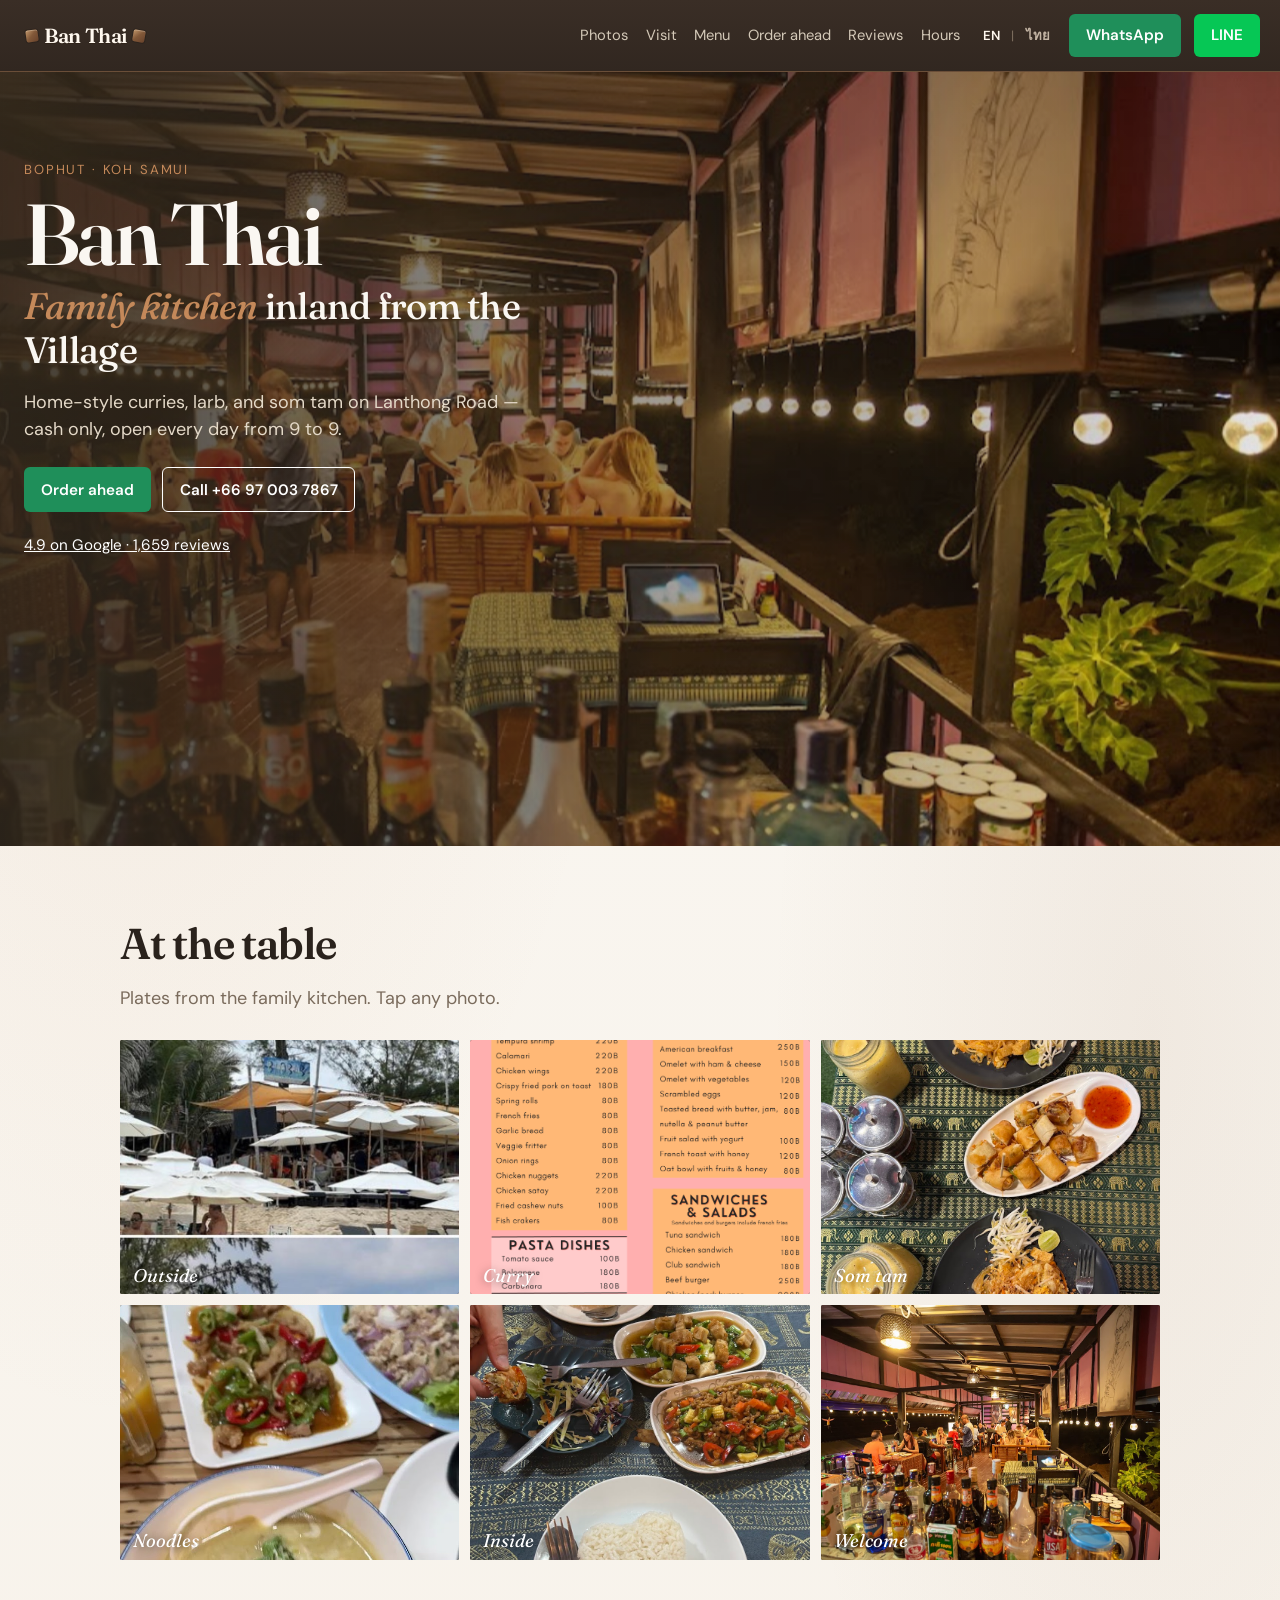
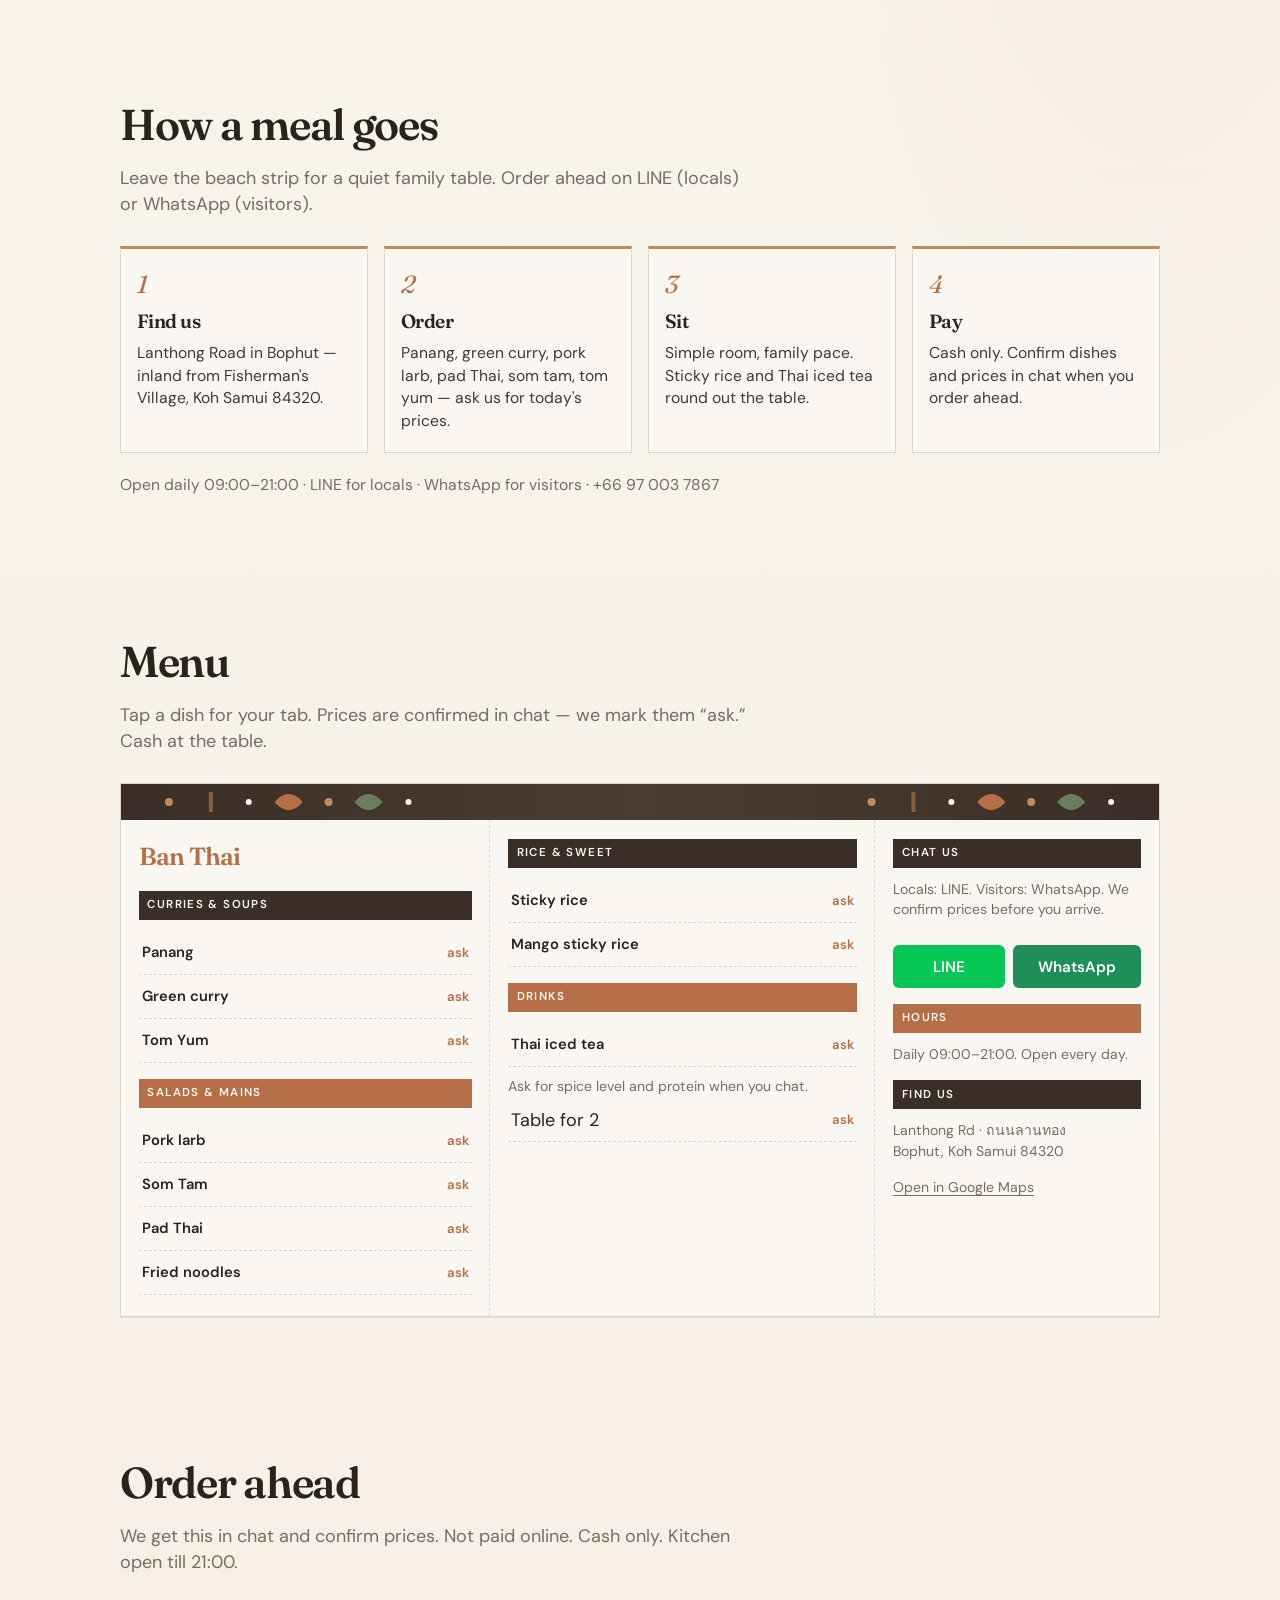
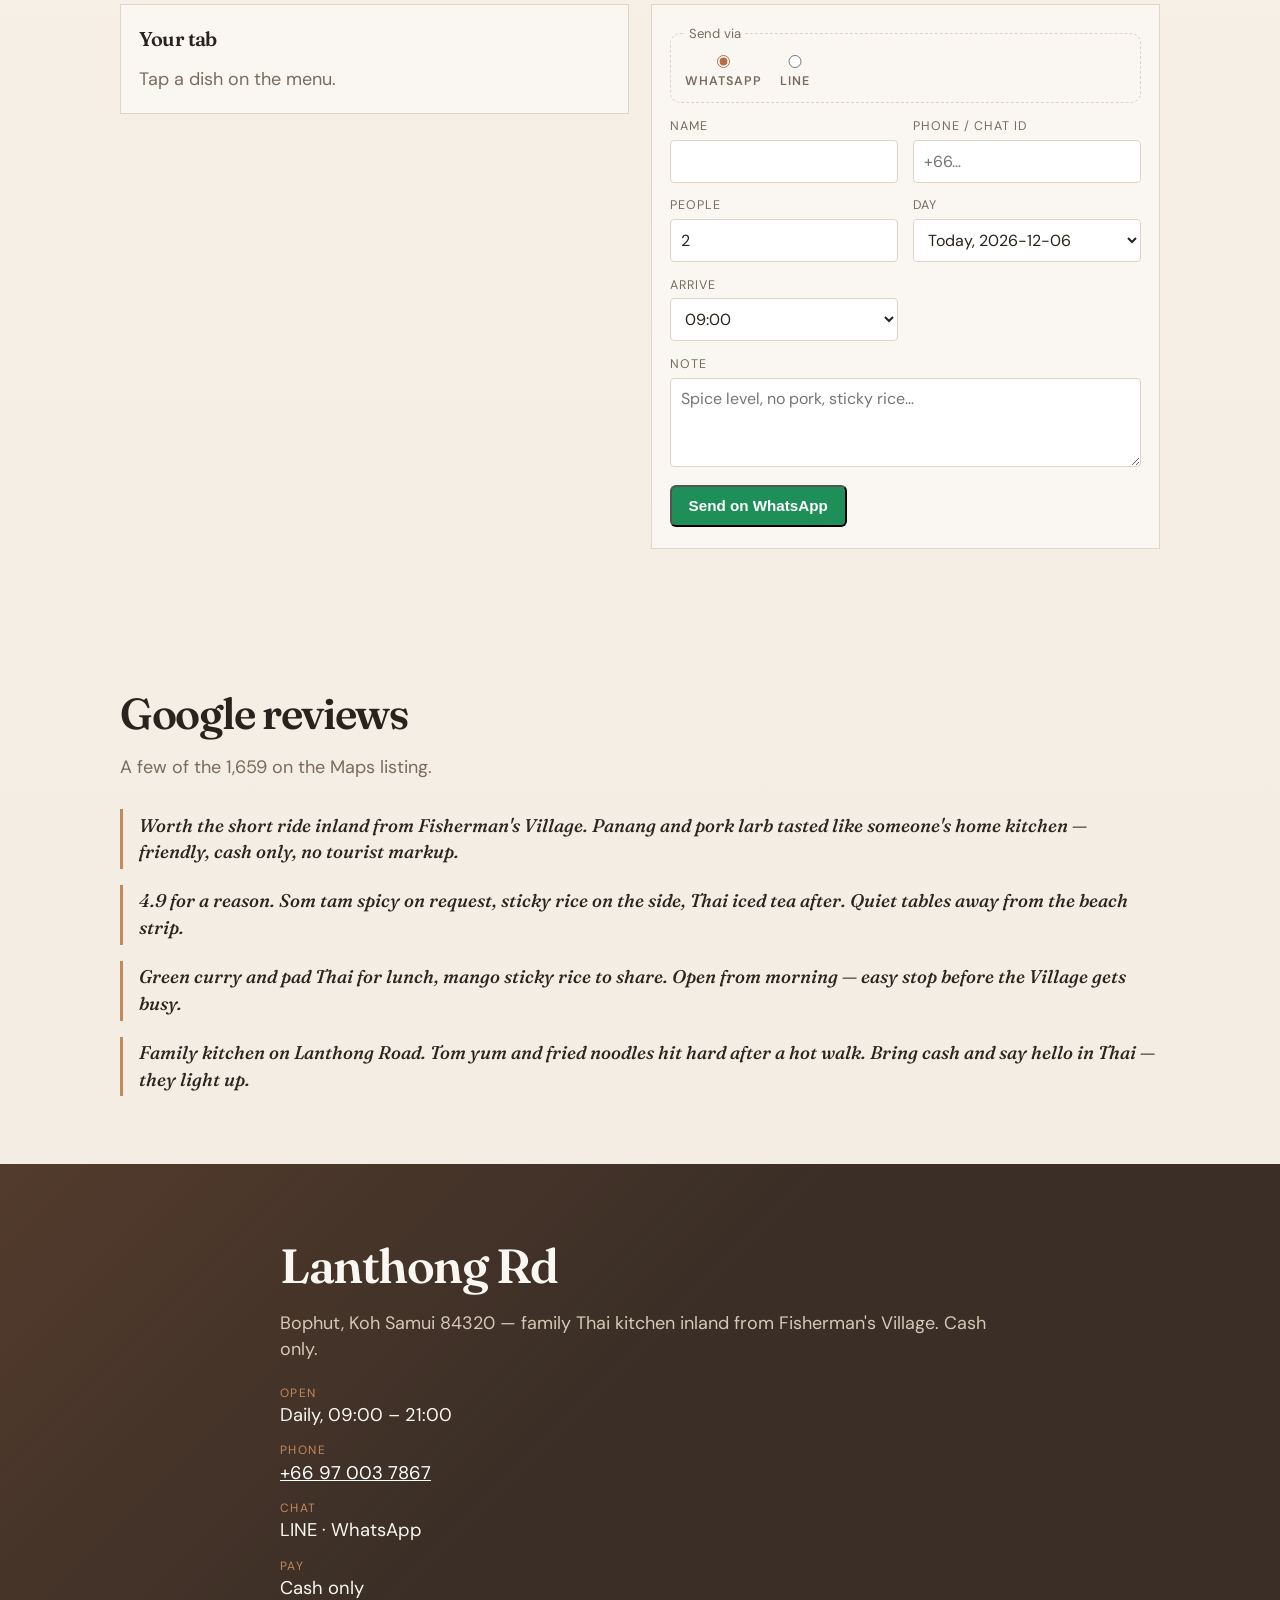
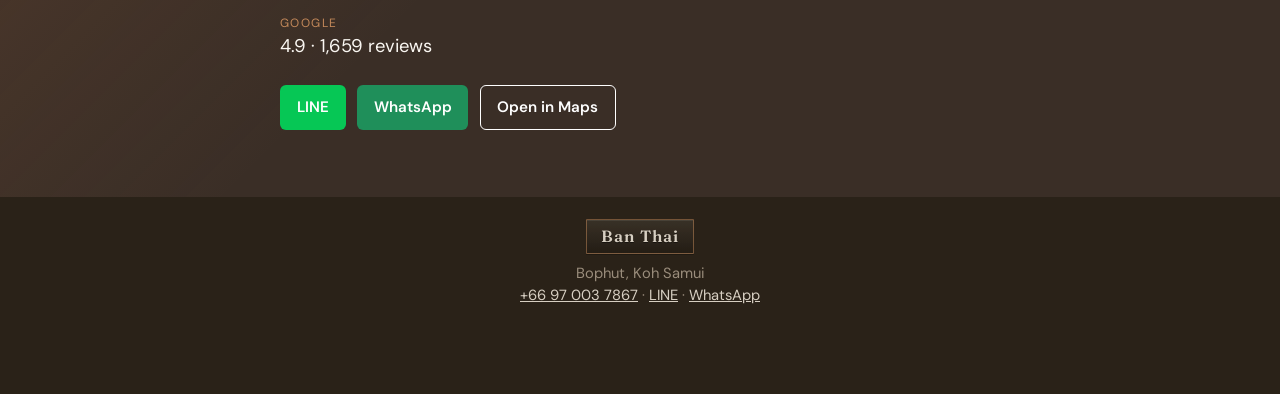
==== shops/ban-thai-bophut/index.html @ bb29c5ee "Add bilingual Ton Ma Yom and Ban Thai demos with LINE + WhatsApp. Thai locals default to LINE (copy " ====
<!DOCTYPE html>
<html lang="th" data-lang="th">
<head>
  <meta charset="utf-8">
  <meta name="viewport" content="width=device-width, initial-scale=1">
  <title>Ban Thai · บ้านไทย — Bophut, Koh Samui</title>
  <meta name="robots" content="noindex, nofollow">
  <meta name="description" content="Family Thai kitchen on Lanthong Rd, Bophut. Curries, larb, som tam. Cash only. Open daily 09:00–21:00. Order ahead on LINE or WhatsApp.">
  <link rel="stylesheet" href="styles.css?v=ban1">
  <link rel="preconnect" href="https://fonts.googleapis.com">
  <link rel="preconnect" href="https://fonts.gstatic.com" crossorigin>
  <link href="https://fonts.googleapis.com/css2?family=DM+Sans:ital,opsz,wght@0,9..40,400;0,9..40,500;0,9..40,600;0,9..40,700;1,9..40,400&family=Fraunces:ital,opsz,wght@0,9..144,500;0,9..144,600;0,9..144,700;1,9..144,500;1,9..144,600&display=swap" rel="stylesheet">
  <script type="application/ld+json">
  {
    "@context": "https://schema.org",
    "@type": "Restaurant",
    "name": "Ban Thai",
    "alternateName": "บ้านไทย",
    "servesCuisine": "Thai",
    "address": {
      "@type": "PostalAddress",
      "streetAddress": "Lanthong Rd",
      "addressLocality": "Bophut, Koh Samui",
      "postalCode": "84320",
      "addressCountry": "TH"
    },
    "telephone": "+66970037867",
    "image": "photos/hero.jpg",
    "aggregateRating": {
      "@type": "AggregateRating",
      "ratingValue": "4.9",
      "reviewCount": "1659"
    },
    "openingHoursSpecification": [
      {
        "@type": "OpeningHoursSpecification",
        "dayOfWeek": ["Monday","Tuesday","Wednesday","Thursday","Friday","Saturday","Sunday"],
        "opens": "09:00",
        "closes": "21:00"
      }
    ],
    "currenciesAccepted": "THB",
    "paymentAccepted": "Cash"
  }
  </script>
</head>
<body>
  <header class="top">
    <a class="mark" href="#top">
      <span class="deco wood wood-l" aria-hidden="true"></span>
      <span data-en="Ban Thai" data-th="บ้านไทย">Ban Thai</span>
      <span class="deco wood wood-r" aria-hidden="true"></span>
    </a>
    <nav>
      <a href="#photos" data-en="Photos" data-th="รูปภาพ">รูปภาพ</a>
      <a href="#day" data-en="Visit" data-th="มาทาน">มาทาน</a>
      <a href="#menu" data-en="Menu" data-th="เมนู">เมนู</a>
      <a href="#ticket" data-en="Order ahead" data-th="สั่งล่วงหน้า">สั่งล่วงหน้า</a>
      <a href="#reviews" data-en="Reviews" data-th="รีวิว">รีวิว</a>
      <a href="#visit" data-en="Hours" data-th="เวลาเปิด">เวลาเปิด</a>
    </nav>
    <div class="lang-switch" role="group" aria-label="Language">
      <button type="button" data-set-lang="en" aria-pressed="false">EN</button>
      <span class="lang-sep" aria-hidden="true">|</span>
      <button type="button" data-set-lang="th" aria-pressed="true">ไทย</button>
    </div>
    <a class="btn btn-wa" href="https://wa.me/66970037867?text=Hi%20Ban%20Thai%2C%20I%27d%20like%20a%20table." data-en="WhatsApp" data-th="WhatsApp">WhatsApp</a>
    <a class="btn btn-line" href="https://line.me/R/msg/text/?%E0%B8%AA%E0%B8%A7%E0%B8%B1%E0%B8%AA%E0%B8%94%E0%B8%B5%20%E0%B8%9A%E0%B9%89%E0%B8%B2%E0%B8%99%E0%B9%84%E0%B8%97%E0%B8%A2%20%E0%B8%82%E0%B8%AD%E0%B8%88%E0%B8%AD%E0%B8%87%E0%B9%82%E0%B8%95%E0%B9%8A%E0%B8%B0" data-en="LINE" data-th="LINE">LINE</a>
  </header>

  <main id="top">
    <section class="hero is-playing" data-hero-scene>
      <button class="hero-photo" type="button" data-zoom="photos/hero.jpg" aria-label="Zoom restaurant photo">
        <span class="hero-stage">
          <img src="photos/hero.jpg" alt="Ban Thai family kitchen in Bophut, Koh Samui">
        </span>
        <span class="photo-veil"></span>
      </button>
      <div class="hero-copy">
        <p class="kicker" data-en="Bophut · Koh Samui" data-th="บ่อผุด · เกาะสมุย">บ่อผุด · เกาะสมุย</p>
        <h1 data-en="Ban Thai" data-th="บ้านไทย">บ้านไทย</h1>
        <p class="hero-tag"><em data-en="Family kitchen" data-th="ครัวบ้าน ๆ">ครัวบ้าน ๆ</em> <span data-en="inland from the Village" data-th="ใกล้หมู่บ้านชาวประมง">ใกล้หมู่บ้านชาวประมง</span></p>
        <p class="lede" data-en="Home-style curries, larb, and som tam on Lanthong Road — cash only, open every day from 9 to 9." data-th="แกงพะแนง ลาบ ส้มตำ แบบบ้าน ๆ บนถนนลานทอง — จ่ายเงินสด เปิดทุกวัน เก้าโมงเช้าถึงสามทุ่ม">แกงพะแนง ลาบ ส้มตำ แบบบ้าน ๆ บนถนนลานทอง — จ่ายเงินสด เปิดทุกวัน เก้าโมงเช้าถึงสามทุ่ม</p>
        <div class="hero-actions">
          <a class="btn btn-wa" href="#ticket" data-en="Order ahead" data-th="สั่งล่วงหน้า">สั่งล่วงหน้า</a>
          <a class="btn btn-ghost" href="tel:+66970037867" data-en="Call +66 97 003 7867" data-th="โทร +66 97 003 7867">โทร +66 97 003 7867</a>
        </div>
        <p class="proof"><a href="https://www.google.com/maps/search/?api=1&amp;query=Ban+Thai+Lanthong+Rd+Bophut+Koh+Samui" data-en="4.9 on Google · 1,659 reviews" data-th="Google 4.9 · 1,659 รีวิว">Google 4.9 · 1,659 รีวิว</a></p>
      </div>
    </section>

    <section id="photos" class="block shots-block">
      <h2 data-en="At the table" data-th="บนโต๊ะ">บนโต๊ะ</h2>
      <p class="intro" data-en="Plates from the family kitchen. Tap any photo." data-th="จานจากครัวบ้าน กดดูรูปได้เลย">จานจากครัวบ้าน กดดูรูปได้เลย</p>
      <div class="shots">
        <button type="button" data-zoom="photos/exterior.jpg">
          <img src="photos/exterior.jpg" alt="Ban Thai exterior on Lanthong Road, Bophut">
          <span class="photo-veil"></span>
          <span data-en="Outside" data-th="หน้าร้าน">หน้าร้าน</span>
        </button>
        <button type="button" data-zoom="photos/food1.jpg">
          <img src="photos/food1.jpg" alt="Thai curry and rice at Ban Thai">
          <span class="photo-veil"></span>
          <span data-en="Curry" data-th="แกง">แกง</span>
        </button>
        <button type="button" data-zoom="photos/food2.jpg">
          <img src="photos/food2.jpg" alt="Som tam and sticky rice">
          <span class="photo-veil"></span>
          <span data-en="Som tam" data-th="ส้มตำ">ส้มตำ</span>
        </button>
        <button type="button" data-zoom="photos/food3.jpg">
          <img src="photos/food3.jpg" alt="Pad Thai and Thai iced tea">
          <span class="photo-veil"></span>
          <span data-en="Noodles" data-th="เส้น">เส้น</span>
        </button>
        <button type="button" data-zoom="photos/dining.jpg">
          <img src="photos/dining.jpg" alt="Dining room at Ban Thai Bophut">
          <span class="photo-veil"></span>
          <span data-en="Inside" data-th="ในร้าน">ในร้าน</span>
        </button>
        <button type="button" data-zoom="photos/hero.jpg">
          <img src="photos/hero.jpg" alt="Ban Thai welcome">
          <span class="photo-veil"></span>
          <span data-en="Welcome" data-th="ยินดีต้อนรับ">ยินดีต้อนรับ</span>
        </button>
      </div>
    </section>

    <section id="day" class="block">
      <h2 data-en="How a meal goes" data-th="มื้ออาหารเป็นยังไง">มื้ออาหารเป็นยังไง</h2>
      <p class="intro" data-en="Leave the beach strip for a quiet family table. Order ahead on LINE (locals) or WhatsApp (visitors)." data-th="ออกจากชายหาดมานั่งโต๊ะบ้าน ๆ สั่งล่วงหน้าทาง LINE (คนไทย) หรือ WhatsApp (นักท่องเที่ยว)">ออกจากชายหาดมานั่งโต๊ะบ้าน ๆ สั่งล่วงหน้าทาง LINE (คนไทย) หรือ WhatsApp (นักท่องเที่ยว)</p>
      <ol class="steps">
        <li>
          <h3 data-en="Find us" data-th="หาเรา">หาเรา</h3>
          <p data-en="Lanthong Road in Bophut — inland from Fisherman's Village, Koh Samui 84320." data-th="ถนนลานทอง บ่อผุด — ในซอยห่างจากหมู่บ้านชาวประมง เกาะสมุย 84320">ถนนลานทอง บ่อผุด — ในซอยห่างจากหมู่บ้านชาวประมง เกาะสมุย 84320</p>
        </li>
        <li>
          <h3 data-en="Order" data-th="สั่ง">สั่ง</h3>
          <p data-en="Panang, green curry, pork larb, pad Thai, som tam, tom yum — ask us for today's prices." data-th="พะแนง แกงเขียวหวาน ลาบหมู ผัดไทย ส้มตำ ต้มยำ — ราคาสอบถามวันต่อวัน">พะแนง แกงเขียวหวาน ลาบหมู ผัดไทย ส้มตำ ต้มยำ — ราคาสอบถามวันต่อวัน</p>
        </li>
        <li>
          <h3 data-en="Sit" data-th="นั่งทาน">นั่งทาน</h3>
          <p data-en="Simple room, family pace. Sticky rice and Thai iced tea round out the table." data-th="ร้านเรียบ ๆ จังหวะบ้าน ๆ มีข้าวเหนียวกับชาเย็นคู่โต๊ะ">ร้านเรียบ ๆ จังหวะบ้าน ๆ มีข้าวเหนียวกับชาเย็นคู่โต๊ะ</p>
        </li>
        <li>
          <h3 data-en="Pay" data-th="จ่าย">จ่าย</h3>
          <p data-en="Cash only. Confirm dishes and prices in chat when you order ahead." data-th="รับเฉพาะเงินสด ยืนยันเมนูกับราคาในแชทตอนสั่งล่วงหน้า">รับเฉพาะเงินสด ยืนยันเมนูกับราคาในแชทตอนสั่งล่วงหน้า</p>
        </li>
      </ol>
      <p class="note" data-en="Open daily 09:00–21:00 · LINE for locals · WhatsApp for visitors · +66 97 003 7867" data-th="เปิดทุกวัน 09:00–21:00 · คนไทยใช้ LINE · นักท่องเที่ยวใช้ WhatsApp · +66 97 003 7867">เปิดทุกวัน 09:00–21:00 · คนไทยใช้ LINE · นักท่องเที่ยวใช้ WhatsApp · +66 97 003 7867</p>
    </section>

    <section id="menu" class="block menu-block">
      <h2 data-en="Menu" data-th="เมนู">เมนู</h2>
      <p class="intro" data-en="Tap a dish for your tab. Prices are confirmed in chat — we mark them “ask.” Cash at the table." data-th="กดเมนูใส่รายการ ราคายืนยันในแชท — เขียนว่า “สอบถาม” จ่ายเงินสดที่ร้าน">กดเมนูใส่รายการ ราคายืนยันในแชท — เขียนว่า “สอบถาม” จ่ายเงินสดที่ร้าน</p>
      <div class="sheet">
        <svg class="sheet-frieze" viewBox="0 0 1040 36" aria-hidden="true">
          <g fill="none" fill-rule="evenodd">
            <circle fill="#c4895a" cx="48" cy="18" r="4"/>
            <path fill="#8b5e3c" d="M88 8h4v20h-4z"/>
            <circle fill="#f7f2ea" cx="128" cy="18" r="3"/>
            <path fill="#b56e45" d="M168 10c8 0 14 8 14 8s-6 8-14 8-14-8-14-8 6-8 14-8z"/>
            <circle fill="#c4895a" cx="208" cy="18" r="4"/>
            <path fill="#6a7d5c" d="M248 10c8 0 14 8 14 8s-6 8-14 8-14-8-14-8 6-8 14-8z"/>
            <circle fill="#f7f2ea" cx="288" cy="18" r="3"/>
            <circle fill="#c4895a" cx="752" cy="18" r="4"/>
            <path fill="#8b5e3c" d="M792 8h4v20h-4z"/>
            <circle fill="#f7f2ea" cx="832" cy="18" r="3"/>
            <path fill="#b56e45" d="M872 10c8 0 14 8 14 8s-6 8-14 8-14-8-14-8 6-8 14-8z"/>
            <circle fill="#c4895a" cx="912" cy="18" r="4"/>
            <path fill="#6a7d5c" d="M952 10c8 0 14 8 14 8s-6 8-14 8-14-8-14-8 6-8 14-8z"/>
            <circle fill="#f7f2ea" cx="992" cy="18" r="3"/>
          </g>
        </svg>
        <div class="sheet-grid">
          <div class="sheet-col">
            <p class="sheet-kicker">Ban Thai</p>
            <h3 class="sheet-h" data-en="Curries &amp; soups" data-th="แกงและต้ม">แกงและต้ม</h3>
            <ul class="sheet-list">
              <li><button type="button" class="add add-line" data-add="1" data-id="panang" data-name="พะแนง" data-name-en="Panang" data-name-th="พะแนง" data-price="0"><span>พะแนง</span><b data-en="ask" data-th="สอบถาม">สอบถาม</b></button></li>
              <li><button type="button" class="add add-line" data-add="1" data-id="green-curry" data-name="แกงเขียวหวาน" data-name-en="Green curry" data-name-th="แกงเขียวหวาน" data-price="0"><span>แกงเขียวหวาน</span><b data-en="ask" data-th="สอบถาม">สอบถาม</b></button></li>
              <li><button type="button" class="add add-line" data-add="1" data-id="tom-yum" data-name="ต้มยำ" data-name-en="Tom Yum" data-name-th="ต้มยำ" data-price="0"><span>ต้มยำ</span><b data-en="ask" data-th="สอบถาม">สอบถาม</b></button></li>
            </ul>
            <h3 class="sheet-h sheet-h-orange" data-en="Salads &amp; mains" data-th="ยำและจานหลัก">ยำและจานหลัก</h3>
            <ul class="sheet-list">
              <li><button type="button" class="add add-line" data-add="1" data-id="larb" data-name="ลาบหมู" data-name-en="Pork larb" data-name-th="ลาบหมู" data-price="0"><span>ลาบหมู</span><b data-en="ask" data-th="สอบถาม">สอบถาม</b></button></li>
              <li><button type="button" class="add add-line" data-add="1" data-id="som-tam" data-name="ส้มตำ" data-name-en="Som Tam" data-name-th="ส้มตำ" data-price="0"><span>ส้มตำ</span><b data-en="ask" data-th="สอบถาม">สอบถาม</b></button></li>
              <li><button type="button" class="add add-line" data-add="1" data-id="pad-thai" data-name="ผัดไทย" data-name-en="Pad Thai" data-name-th="ผัดไทย" data-price="0"><span>ผัดไทย</span><b data-en="ask" data-th="สอบถาม">สอบถาม</b></button></li>
              <li><button type="button" class="add add-line" data-add="1" data-id="fried-noodles" data-name="ผัดซีอิ๊ว / ก๋วยเตี๋ยวผัด" data-name-en="Fried noodles" data-name-th="ผัดซีอิ๊ว / ก๋วยเตี๋ยวผัด" data-price="0"><span>ผัดซีอิ๊ว / ก๋วยเตี๋ยวผัด</span><b data-en="ask" data-th="สอบถาม">สอบถาม</b></button></li>
            </ul>
          </div>
          <div class="sheet-col sheet-build">
            <h3 class="sheet-h" data-en="Rice &amp; sweet" data-th="ข้าวและของหวาน">ข้าวและของหวาน</h3>
            <ul class="sheet-list">
              <li><button type="button" class="add add-line" data-add="1" data-id="sticky-rice" data-name="ข้าวเหนียว" data-name-en="Sticky rice" data-name-th="ข้าวเหนียว" data-price="0"><span>ข้าวเหนียว</span><b data-en="ask" data-th="สอบถาม">สอบถาม</b></button></li>
              <li><button type="button" class="add add-line" data-add="1" data-id="mango-sticky" data-name="ข้าวเหนียวมะม่วง" data-name-en="Mango sticky rice" data-name-th="ข้าวเหนียวมะม่วง" data-price="0"><span>ข้าวเหนียวมะม่วง</span><b data-en="ask" data-th="สอบถาม">สอบถาม</b></button></li>
            </ul>
            <h3 class="sheet-h sheet-h-orange" data-en="Drinks" data-th="เครื่องดื่ม">เครื่องดื่ม</h3>
            <ul class="sheet-list">
              <li><button type="button" class="add add-line" data-add="1" data-id="thai-tea" data-name="ชาเย็น" data-name-en="Thai iced tea" data-name-th="ชาเย็น" data-price="0"><span>ชาเย็น</span><b data-en="ask" data-th="สอบถาม">สอบถาม</b></button></li>
            </ul>
            <p class="sheet-mix" data-en="Ask for spice level and protein when you chat." data-th="บอกระดับความเผ็ดและเนื้อสัตว์ตอนคุยในแชทได้เลย">บอกระดับความเผ็ดและเนื้อสัตว์ตอนคุยในแชทได้เลย</p>
            <button type="button" class="sheet-for add" data-add="1" data-id="table-2" data-name="โต๊ะ 2 ท่าน" data-name-en="Table for 2" data-name-th="โต๊ะ 2 ท่าน" data-price="0"><span>โต๊ะ 2 ท่าน</span><b data-en="ask" data-th="สอบถาม">สอบถาม</b></button>
          </div>
          <div class="sheet-col">
            <h3 class="sheet-h" data-en="Chat us" data-th="คุยกับเรา">คุยกับเรา</h3>
            <p class="sheet-mix" data-en="Locals: LINE. Visitors: WhatsApp. We confirm prices before you arrive." data-th="คนไทยใช้ LINE · นักท่องเที่ยวใช้ WhatsApp เรายืนยันราคาก่อนคุณมาถึง">คนไทยใช้ LINE · นักท่องเที่ยวใช้ WhatsApp เรายืนยันราคาก่อนคุณมาถึง</p>
            <div class="sheet-chat-row">
              <a class="btn btn-line sheet-wa" href="https://line.me/R/msg/text/?%E0%B8%AA%E0%B8%A7%E0%B8%B1%E0%B8%AA%E0%B8%94%E0%B8%B5%20%E0%B8%9A%E0%B9%89%E0%B8%B2%E0%B8%99%E0%B9%84%E0%B8%97%E0%B8%A2">LINE</a>
              <a class="btn btn-wa sheet-wa" href="https://wa.me/66970037867?text=Hi%20Ban%20Thai%2C%20I%27d%20like%20to%20order.">WhatsApp</a>
            </div>
            <h3 class="sheet-h sheet-h-orange" data-en="Hours" data-th="เวลาเปิด">เวลาเปิด</h3>
            <p class="sheet-mix" data-en="Daily 09:00–21:00. Open every day." data-th="ทุกวัน 09:00–21:00 เปิดไม่มีวันหยุด">ทุกวัน 09:00–21:00 เปิดไม่มีวันหยุด</p>
            <h3 class="sheet-h" data-en="Find us" data-th="ที่อยู่">ที่อยู่</h3>
            <p class="sheet-mix">Lanthong Rd · ถนนลานทอง<br>Bophut, Koh Samui 84320</p>
            <a class="sheet-original" href="https://www.google.com/maps/search/?api=1&amp;query=Ban+Thai+Lanthong+Rd+Bophut+Koh+Samui" data-en="Open in Google Maps" data-th="เปิดใน Google Maps">เปิดใน Google Maps</a>
          </div>
        </div>
      </div>
    </section>

    <section id="ticket" class="block">
      <h2 data-en="Order ahead" data-th="สั่งล่วงหน้า">สั่งล่วงหน้า</h2>
      <p class="intro" data-en="We get this in chat and confirm prices. Not paid online. Cash only. Kitchen open till 21:00." data-th="เรารับออเดอร์ในแชทแล้วยืนยันราคา ไม่จ่ายออนไลน์ รับเฉพาะเงินสด ครัวเปิดถึง 21:00">เรารับออเดอร์ในแชทแล้วยืนยันราคา ไม่จ่ายออนไลน์ รับเฉพาะเงินสด ครัวเปิดถึง 21:00</p>
      <div class="ticket">
        <div class="ticket-bag">
          <h3 data-en="Your tab" data-th="รายการของคุณ">รายการของคุณ</h3>
          <p class="ticket-empty" data-empty data-en="Tap a dish on the menu." data-th="กดเมนูด้านบนใส่รายการ">กดเมนูด้านบนใส่รายการ</p>
          <ul class="ticket-lines" data-lines hidden></ul>
          <p class="ticket-sum" data-total hidden></p>
        </div>
        <form class="ticket-form" data-form>
          <fieldset class="ticket-channel">
            <legend data-en="Send via" data-th="ส่งทาง">ส่งทาง</legend>
            <label class="channel-option">
              <input type="radio" name="channel" value="whatsapp">
              <span>WhatsApp</span>
            </label>
            <label class="channel-option">
              <input type="radio" name="channel" value="line" checked>
              <span>LINE</span>
            </label>
          </fieldset>
          <label><span data-en="Name" data-th="ชื่อ">ชื่อ</span>
            <input name="name" required autocomplete="name">
          </label>
          <label><span data-en="Phone / chat ID" data-th="เบอร์โทร / ไอดีแชท">เบอร์โทร / ไอดีแชท</span>
            <input name="phone" type="tel" required autocomplete="tel" inputmode="tel" data-en-placeholder="+66…" data-th-placeholder="08x… หรือ LINE ID" placeholder="08x… หรือ LINE ID">
          </label>
          <label><span data-en="People" data-th="จำนวนคน">จำนวนคน</span>
            <input name="people" type="number" min="1" max="20" value="2" required>
          </label>
          <label><span data-en="Day" data-th="วัน">วัน</span>
            <select name="day" required></select>
          </label>
          <label><span data-en="Arrive" data-th="เวลามา">เวลามา</span>
            <select name="slot" required></select>
          </label>
          <label class="ticket-notes"><span data-en="Note" data-th="หมายเหตุ">หมายเหตุ</span>
            <textarea name="note" rows="3" data-en-placeholder="Spice level, no pork, sticky rice…" data-th-placeholder="เผ็ดน้อย ไม่เอาหมู ข้าวเหนียว…" placeholder="เผ็ดน้อย ไม่เอาหมู ข้าวเหนียว…"></textarea>
          </label>
          <button type="submit" class="btn btn-line" data-en="Send on LINE" data-th="ส่งทาง LINE">ส่งทาง LINE</button>
        </form>
      </div>
    </section>

    <section id="reviews" class="block">
      <h2 data-en="Google reviews" data-th="รีวิว Google">รีวิว Google</h2>
      <p class="intro" data-en="A few of the 1,659 on the Maps listing." data-th="บางส่วนจาก 1,659 รีวิวใน Google Maps">บางส่วนจาก 1,659 รีวิวใน Google Maps</p>
      <ul class="quotes">
        <li>
          <blockquote data-en="Worth the short ride inland from Fisherman's Village. Panang and pork larb tasted like someone's home kitchen — friendly, cash only, no tourist markup." data-th="คุ้มที่ขี่เข้ามาในซอยจากหมู่บ้านชาวประมง พะแนงกับลาบหมูรสบ้าน ๆ อัธยาศัยดี จ่ายเงินสด ไม่แพงแบบร้านทัวริสต์">คุ้มที่ขี่เข้ามาในซอยจากหมู่บ้านชาวประมง พะแนงกับลาบหมูรสบ้าน ๆ อัธยาศัยดี จ่ายเงินสด ไม่แพงแบบร้านทัวริสต์</blockquote>
        </li>
        <li>
          <blockquote data-en="4.9 for a reason. Som tam spicy on request, sticky rice on the side, Thai iced tea after. Quiet tables away from the beach strip." data-th="ได้ 4.9 ไม่ใช่เล่น ๆ ส้มตำเผ็ดตามสั่ง มีข้าวเหนียว ปิดท้ายด้วยชาเย็น เงียบกว่าแถบชายหาด">ได้ 4.9 ไม่ใช่เล่น ๆ ส้มตำเผ็ดตามสั่ง มีข้าวเหนียว ปิดท้ายด้วยชาเย็น เงียบกว่าแถบชายหาด</blockquote>
        </li>
        <li>
          <blockquote data-en="Green curry and pad Thai for lunch, mango sticky rice to share. Open from morning — easy stop before the Village gets busy." data-th="เที่ยงกินแกงเขียวหวานกับผัดไทย แชร์ข้าวเหนียวมะม่วง เปิดตั้งแต่เช้า แวะก่อนหมู่บ้านชาวประมงคึกคัก">เที่ยงกินแกงเขียวหวานกับผัดไทย แชร์ข้าวเหนียวมะม่วง เปิดตั้งแต่เช้า แวะก่อนหมู่บ้านชาวประมงคึกคัก</blockquote>
        </li>
        <li>
          <blockquote data-en="Family kitchen on Lanthong Road. Tom yum and fried noodles hit hard after a hot walk. Bring cash and say hello in Thai — they light up." data-th="ครัวบ้านบนถนนลานทอง ต้มยำกับผัดซีอิ๊วหลังเดินร้อน ๆ ทานได้อร่อย พกเงินสด คุยไทยนิดหน่อย ยิ้มทั้งร้าน">ครัวบ้านบนถนนลานทอง ต้มยำกับผัดซีอิ๊วหลังเดินร้อน ๆ ทานได้อร่อย พกเงินสด คุยไทยนิดหน่อย ยิ้มทั้งร้าน</blockquote>
        </li>
      </ul>
    </section>

    <section id="visit" class="visit">
      <div class="visit-copy">
        <h2 data-en="Lanthong Rd" data-th="ถนนลานทอง">ถนนลานทอง</h2>
        <p data-en="Bophut, Koh Samui 84320 — family Thai kitchen inland from Fisherman's Village. Cash only." data-th="บ่อผุด เกาะสมุย 84320 — ครัวไทยบ้าน ๆ ในซอยห่างจากหมู่บ้านชาวประมง รับเฉพาะเงินสด">บ่อผุด เกาะสมุย 84320 — ครัวไทยบ้าน ๆ ในซอยห่างจากหมู่บ้านชาวประมง รับเฉพาะเงินสด</p>
        <dl>
          <div>
            <dt data-en="Open" data-th="เปิด">เปิด</dt>
            <dd data-en="Daily, 09:00 – 21:00" data-th="ทุกวัน 09:00 – 21:00">ทุกวัน 09:00 – 21:00</dd>
          </div>
          <div>
            <dt data-en="Phone" data-th="โทร">โทร</dt>
            <dd><a href="tel:+66970037867">+66 97 003 7867</a></dd>
          </div>
          <div>
            <dt data-en="Chat" data-th="แชท">แชท</dt>
            <dd data-en="LINE · WhatsApp" data-th="LINE · WhatsApp">LINE · WhatsApp</dd>
          </div>
          <div>
            <dt data-en="Pay" data-th="ชำระ">ชำระ</dt>
            <dd data-en="Cash only" data-th="เงินสดเท่านั้น">เงินสดเท่านั้น</dd>
          </div>
          <div>
            <dt>Google</dt>
            <dd>4.9 · 1,659 reviews</dd>
          </div>
        </dl>
        <div class="hero-actions">
          <a class="btn btn-line" href="https://line.me/R/msg/text/?%E0%B8%AA%E0%B8%A7%E0%B8%B1%E0%B8%AA%E0%B8%94%E0%B8%B5%20%E0%B8%9A%E0%B9%89%E0%B8%B2%E0%B8%99%E0%B9%84%E0%B8%97%E0%B8%A2">LINE</a>
          <a class="btn btn-wa" href="https://wa.me/66970037867?text=Hi%20Ban%20Thai%2C%20I%27d%20like%20a%20table.">WhatsApp</a>
          <a class="btn btn-ghost" href="https://www.google.com/maps/search/?api=1&amp;query=Ban+Thai+Lanthong+Rd+Bophut+Koh+Samui" data-en="Open in Maps" data-th="เปิดแผนที่">เปิดแผนที่</a>
        </div>
      </div>
    </section>
  </main>

  <footer class="foot">
    <a class="foot-mark" href="#top"><span data-en="Ban Thai" data-th="บ้านไทย">Ban Thai</span></a>
    <p>Bophut, Koh Samui</p>
    <p>
      <a href="tel:+66970037867">+66 97 003 7867</a>
      ·
      <a href="https://line.me/R/msg/text/?%E0%B8%AA%E0%B8%A7%E0%B8%B1%E0%B8%AA%E0%B8%94%E0%B8%B5%20%E0%B8%9A%E0%B9%89%E0%B8%B2%E0%B8%99%E0%B9%84%E0%B8%97%E0%B8%A2">LINE</a>
      ·
      <a href="https://wa.me/66970037867?text=Hi%20Ban%20Thai">WhatsApp</a>
    </p>
  </footer>
  <a class="dock is-line" href="https://line.me/R/msg/text/?%E0%B8%AA%E0%B8%A7%E0%B8%B1%E0%B8%AA%E0%B8%94%E0%B8%B5%20%E0%B8%9A%E0%B9%89%E0%B8%B2%E0%B8%99%E0%B9%84%E0%B8%97%E0%B8%A2%20%E0%B8%82%E0%B8%AD%E0%B8%88%E0%B8%AD%E0%B8%87%E0%B9%82%E0%B8%95%E0%B9%8A%E0%B8%B0" data-reserve-dock>จองผ่าน LINE</a>
  <a class="bag-dock" href="#ticket" hidden data-bag-dock>Order</a>
  <div class="zoom-layer" data-zoom-layer hidden>
    <div class="zoom-back" data-zoom-close></div>
    <img alt="">
    <button class="zoom-x" type="button" data-zoom-close aria-label="Close photo">Close</button>
  </div>
  <div class="order-chat" data-order-chat data-name="บ้านไทย" data-reply="รับทราบค่ะ เดี๋ยวยืนยันเมนูกับราคาให้" data-continue="เปิด LINE" hidden>
    <div class="order-chat-back"></div>
    <div class="order-chat-phone" role="dialog" aria-modal="true" aria-label="Order preview">
      <div class="chat-head">
        <span class="chat-avatar"></span>
        <div><b data-chat-name>บ้านไทย</b><small>online</small></div>
        <button class="chat-x" type="button" data-chat-close aria-label="Close">×</button>
      </div>
      <div class="chat-body">
        <div class="bubble out"><span data-order-text></span><i class="ticks">✓✓</i></div>
        <div class="bubble in" data-reply-bubble></div>
      </div>
      <div class="chat-actions">
        <button type="button" class="chat-stay" data-chat-stay data-en="Stay here" data-th="อยู่หน้านี้">อยู่หน้านี้</button>
        <button type="button" class="chat-go" data-chat-go>เปิด LINE</button>
      </div>
    </div>
  </div>
  <script src="lang.js?v=1"></script>
  <script src="hero.js?v=pan2"></script>
  <script src="zoom.js"></script>
  <script src="order.js?v=1"></script>
  <script src="order-fx.js?v=fx2"></script>
</body>
</html>
---- shops/ban-thai-bophut/styles.css ----
:root {
  --night: #3a2e26;
  --panel: #4a3c32;
  --paper: #f7f2ea;
  --ink: #2a221c;
  --mute: #7a6b5c;
  --line: #e0d4c4;
  --orange: #b56e45;
  --accent: #c4895a;
  --orange-ink: #8a4e2e;
  --foam: #faf7f2;
  --green: #6a7d5c;
  --gulf: #b56e45;
  --sand: #efe4d4;
  --wood: #8b5e3c;
  --clay: #b56e45;
  --rice: #f7f2ea;
  --serif: "Fraunces", "Libre Baskerville", Georgia, serif;
  --sans: "DM Sans", "Helvetica Neue", sans-serif;
  --ease: cubic-bezier(0.4, 0, 0.2, 1);
  --ease-out: cubic-bezier(0, 0, 0.2, 1);
}

* {
  box-sizing: border-box;
  margin: 0;
  padding: 0;
}

html {
  scroll-behavior: smooth;
}

body {
  background:
    radial-gradient(ellipse 80% 50% at 10% 0%, rgba(196, 137, 90, 0.14), transparent 55%),
    radial-gradient(ellipse 60% 40% at 90% 20%, rgba(139, 94, 60, 0.08), transparent 50%),
    linear-gradient(180deg, #faf7f2 0%, var(--paper) 40%, #f3ebe0 100%);
  color: var(--ink);
  font-family: var(--sans);
  font-size: 18px;
  line-height: 1.45;
}

img {
  max-width: 100%;
  display: block;
}

a {
  color: inherit;
}

.top {
  position: sticky;
  top: 0;
  z-index: 20;
  display: flex;
  align-items: center;
  gap: 0.85rem;
  min-height: 64px;
  padding: 0.6rem 1.25rem;
  background: linear-gradient(180deg, #3a2e26 0%, #312720 100%);
  color: var(--foam);
  border-bottom: 1px solid rgba(196, 137, 90, 0.35);
}

.mark {
  text-decoration: none;
  font-family: var(--serif);
  font-weight: 600;
  font-size: 1.35rem;
  letter-spacing: -0.02em;
  transition: opacity 0.15s var(--ease);
}

.mark:hover {
  opacity: 1;
}

.mark em {
  margin-left: 0.35rem;
  font-style: italic;
  font-weight: 500;
  font-size: 0.92rem;
  color: var(--accent);
}

.top nav {
  margin-left: auto;
  display: flex;
  gap: 1.1rem;
  font-size: 0.92rem;
}

.top nav a {
  color: #d4c9b8;
  text-decoration: none;
  transition: color 0.15s var(--ease), opacity 0.15s var(--ease);
}

.top nav a:hover {
  color: #fff;
}

.btn {
  display: inline-flex;
  align-items: center;
  justify-content: center;
  padding: 0.65rem 1.05rem;
  border-radius: 6px;
  text-decoration: none;
  font-weight: 600;
  font-size: 0.95rem;
  white-space: nowrap;
  transform: translateY(0);
  transition: transform 0.15s var(--ease), background-color 0.15s var(--ease), box-shadow 0.15s var(--ease), border-color 0.15s var(--ease);
}

.btn:hover {
  transform: translateY(-2px);
}

.btn-wa {
  background: #1f8f5a;
  color: #fff;
}

.btn-wa:hover {
  box-shadow: 0 8px 20px rgba(31, 143, 90, 0.32);
}

.btn-line {
  background: #06c755;
  color: #fff;
}

.btn-line:hover {
  box-shadow: 0 8px 20px rgba(6, 199, 85, 0.28);
}

.btn-ghost {
  border: 1px solid currentColor;
  color: inherit;
}

.lang-switch {
  display: inline-flex;
  align-items: center;
  gap: 0.35rem;
  margin-left: 0.25rem;
  font-size: 0.82rem;
  letter-spacing: 0.04em;
  flex: 0 0 auto;
}

.lang-switch button {
  appearance: none;
  border: 0;
  background: transparent;
  color: #c4b5a4;
  font: inherit;
  font-weight: 600;
  cursor: pointer;
  padding: 0.2rem 0.35rem;
  transition: color 0.15s var(--ease);
}

.lang-switch button:hover,
.lang-switch button.is-active {
  color: #fff8ef;
}

.lang-switch .lang-sep {
  color: #7a6b5c;
  user-select: none;
}

.ticket-channel {
  border: 1px dashed var(--line);
  border-radius: 10px;
  padding: 0.75rem 0.9rem;
  display: flex;
  flex-wrap: wrap;
  gap: 0.75rem 1.1rem;
  align-items: center;
  grid-column: 1 / -1;
}

.ticket-channel legend {
  padding: 0 0.25rem;
  font-size: 0.82rem;
  color: var(--mute);
}

.channel-option {
  display: inline-flex;
  align-items: center;
  gap: 0.4rem;
  font-size: 0.92rem;
  font-weight: 600;
  cursor: pointer;
}

.channel-option input {
  accent-color: var(--clay);
}

.sheet-chat-row {
  display: flex;
  flex-wrap: wrap;
  gap: 0.5rem;
  margin: 0.75rem 0 0.35rem;
}

.sheet-chat-row .btn {
  flex: 1 1 auto;
  min-width: 7rem;
}

.hero {
  position: relative;
  min-height: 86vh;
  background: var(--night);
  color: var(--foam);
  overflow: hidden;
}

.hero-photo {
  position: absolute;
  inset: 0;
  width: 100%;
  height: 100%;
  padding: 0;
  border: 0;
  background: none;
  cursor: zoom-in;
  overflow: hidden;
}

.hero-stage {
  position: absolute;
  top: -10%;
  left: -22%;
  width: 144%;
  height: 120%;
  transform: translate3d(-12%, -2%, 0);
  transform-origin: center center;
  backface-visibility: hidden;
}

.hero-stage img {
  width: 100%;
  height: 100%;
  object-fit: cover;
  object-position: 50% 45%;
}

.hero.is-playing .hero-stage {
  animation: hero-pan 7.4s cubic-bezier(0.22, 0.82, 0.2, 1) both;
}

.hero.is-settled:hover .hero-stage {
  transform: translate3d(-12%, -2%, 0) scale(1.05);
  transition: transform 0.7s var(--ease-out);
}

@keyframes hero-pan {
  0% {
    transform: translate3d(14%, 3%, 0) scale(1.06);
  }
  100% {
    transform: translate3d(-12%, -2%, 0) scale(1);
  }
}

.photo-veil {
  position: absolute;
  inset: 0;
  background: linear-gradient(to top, rgba(44, 36, 25, 0.18), transparent);
  opacity: 0;
  transition: opacity 0.5s var(--ease);
  pointer-events: none;
}

.hero:hover .photo-veil,
.shots button:hover .photo-veil {
  opacity: 1;
}

.hero::after {
  content: "";
  position: absolute;
  inset: 0;
  pointer-events: none;
  background: linear-gradient(90deg, rgba(45, 38, 28, 0.9) 0%, rgba(45, 38, 28, 0.5) 44%, rgba(45, 38, 28, 0.1) 100%);
}

.hero-copy {
  position: relative;
  z-index: 1;
  max-width: 38rem;
  padding: 5.5rem 1.5rem 4rem;
  pointer-events: none;
}

.hero.is-playing .hero-copy {
  opacity: 0;
  transform: translateY(16px);
  animation: hero-copy-in 0.9s var(--ease) 4.4s forwards;
}

.hero.is-settled .hero-copy {
  opacity: 1;
  transform: none;
}

@keyframes hero-copy-in {
  to {
    opacity: 1;
    transform: none;
  }
}

.hero-copy a,
.hero-copy .btn {
  pointer-events: auto;
}

.kicker {
  font-size: 0.82rem;
  letter-spacing: 0.14em;
  text-transform: uppercase;
  color: var(--accent);
  margin-bottom: 0.85rem;
}

h1,
h2,
h3 {
  font-family: var(--serif);
  font-weight: 600;
  letter-spacing: -0.03em;
}

h1 {
  font-size: clamp(3.2rem, 8vw, 5.4rem);
  line-height: 0.95;
}

.hero-tag {
  margin-top: 0.55rem;
  font-family: var(--serif);
  font-size: clamp(1.55rem, 3.4vw, 2.3rem);
  font-weight: 500;
  line-height: 1.2;
  letter-spacing: -0.02em;
}

.hero-tag em,
.mark em,
.foot-mark em {
  font-style: italic;
  font-weight: 500;
  color: var(--accent);
}

.lede {
  margin-top: 1.1rem;
  max-width: 32rem;
  color: #e4d9c8;
}

.hero-actions {
  display: flex;
  flex-wrap: wrap;
  gap: 0.7rem;
  margin-top: 1.6rem;
}

.hero .btn-ghost {
  color: #fff;
}

.proof {
  margin-top: 1.35rem;
  font-size: 0.95rem;
  color: #c4b8a6;
}

.proof a {
  color: #fff;
  transition: opacity 0.15s var(--ease);
}

.proof a:hover {
  opacity: 0.8;
}

.shots {
  display: grid;
  grid-template-columns: repeat(3, minmax(0, 1fr));
  gap: 0.7rem;
}

.shots button {
  position: relative;
  display: block;
  width: 100%;
  aspect-ratio: 4 / 3;
  padding: 0;
  border: 0;
  background: var(--night);
  cursor: zoom-in;
  overflow: hidden;
  border-radius: 2px;
}

.shots img {
  position: absolute;
  inset: 0;
  width: 100%;
  height: 100%;
  object-fit: cover;
  transform: scale(1);
  transform-origin: center;
  transition: transform 0.5s var(--ease);
}

.shots button:nth-child(1) img {
  object-position: 50% 55%;
}

.shots button:nth-child(2) img {
  object-position: 50% 40%;
}

.shots button:nth-child(3) img {
  object-position: 50% 45%;
}

.shots button:nth-child(4) img {
  object-position: 50% 35%;
}

.shots button:nth-child(5) img {
  object-position: 50% 40%;
}

.shots button:nth-child(6) img {
  object-position: 40% 50%;
}

.shots button:hover img {
  transform: scale(1.05);
}

.shots span:not(.photo-veil) {
  position: absolute;
  left: 0.8rem;
  bottom: 0.7rem;
  color: #fff;
  font-family: var(--serif);
  font-style: italic;
  font-size: 1.15rem;
  text-shadow: 0 1px 8px rgba(0, 0, 0, 0.55);
  transform: translateY(4px);
  transition: transform 0.3s var(--ease);
}

.shots button:hover span:not(.photo-veil) {
  transform: translateY(0);
}

.sheet {
  background: var(--foam);
  border: 1px solid var(--line);
  box-shadow: 0 1px 0 rgba(201, 168, 108, 0.2);
}

.sheet-frieze {
  display: block;
  width: 100%;
  height: 36px;
  background: linear-gradient(90deg, #3a2e26 0%, #4a3c32 50%, #3a2e26 100%);
}

.sheet-grid {
  display: grid;
  grid-template-columns: minmax(0, 1.1fr) minmax(0, 1.15fr) minmax(0, 0.85fr);
}

.sheet-col {
  padding: 1.15rem 1.1rem 1.35rem;
  min-width: 0;
}

.sheet-col + .sheet-col {
  border-left: 1px dashed var(--line);
}

.sheet-kicker {
  font-family: var(--serif);
  font-size: 1.55rem;
  font-weight: 600;
  letter-spacing: -0.03em;
  margin-bottom: 1rem;
  color: var(--gulf);
}

.sheet-h {
  font-family: var(--sans);
  font-size: 0.72rem;
  font-weight: 600;
  letter-spacing: 0.12em;
  text-transform: uppercase;
  background: var(--night);
  color: var(--foam);
  padding: 0.38rem 0.55rem;
  margin: 1rem 0 0.7rem;
}

.sheet-col > .sheet-h:first-child,
.sheet-col > .sheet-kicker + .sheet-h {
  margin-top: 0;
}

.sheet-h-orange {
  background: var(--gulf);
}

.sheet-list,
.sheet-sea {
  list-style: none;
}

.sheet-list li,
.sheet-for {
  display: flex;
  justify-content: space-between;
  align-items: baseline;
  gap: 0.7rem;
  padding: 0;
  border-bottom: 1px dashed var(--line);
  font-size: 0.92rem;
}

.sheet-list li {
  display: block;
  padding: 0;
  border: 0;
}

button.sheet-for,
.add-line {
  width: 100%;
  margin: 0;
  background: none;
  border: 0;
  border-bottom: 1px dashed var(--line);
  cursor: pointer;
  font: inherit;
  color: inherit;
  text-align: left;
}

.add-line,
button.sheet-for {
  display: flex;
  justify-content: space-between;
  align-items: center;
  gap: 0.7rem;
  min-height: 2.75rem;
  padding: 0.45rem 0.2rem;
}

.sheet-list b,
.sheet-for b,
.sheet-sea em,
.sheet-sea .add,
.sheet-list .add {
  font-style: normal;
  font-weight: 600;
  font-variant-numeric: tabular-nums;
  white-space: nowrap;
}

.add-line b,
.sheet-for b {
  font-size: 0.82rem;
  color: var(--mute);
}

.add-line[data-price="0"] b,
.sheet-for[data-price="0"] b {
  color: var(--gulf);
  font-weight: 600;
}

.add,
.sheet-chips button,
.ticket-qty button,
.btn,
.dock,
.bag-dock {
  touch-action: manipulation;
  -webkit-tap-highlight-color: transparent;
}

.sheet-list .add:hover,
.sheet-sea .add:hover,
button.sheet-for:hover,
.add-line:hover {
  color: var(--gulf);
}

.add-line:hover,
button.sheet-for:hover {
  background: rgba(181, 110, 69, 0.08);
}

.sheet-list .add.is-added,
.sheet-sea .add.is-added,
button.sheet-for.is-added,
.add-line.is-added {
  color: var(--gulf);
}

.sheet-extra,
.sheet-mix {
  margin: 0.55rem 0 0.15rem;
  font-size: 0.88rem;
  color: var(--mute);
}

.sheet-for {
  font-size: 0.95rem;
}

.sheet-wa {
  margin-top: 0.85rem;
  display: inline-flex;
}

.sheet-original {
  display: inline-block;
  margin-top: 0.85rem;
  padding: 0;
  border: 0;
  background: none;
  color: var(--mute);
  font: inherit;
  font-size: 0.88rem;
  text-decoration: underline;
  text-underline-offset: 0.18em;
  cursor: pointer;
}

.sheet-original:hover {
  color: var(--ink);
}

.ticket {
  display: grid;
  grid-template-columns: minmax(0, 1fr) minmax(0, 1fr);
  gap: 1.4rem;
  align-items: start;
}

.ticket-bag,
.ticket-form {
  background: var(--foam);
  border: 1px solid var(--line);
  padding: 1.15rem 1.1rem 1.3rem;
}

.ticket h3 {
  font-size: 1.25rem;
  margin-bottom: 0.85rem;
}

.ticket-empty,
.ticket-sum {
  color: var(--mute);
}

.ticket-sum {
  margin-top: 1rem;
  font-weight: 600;
  color: var(--ink);
  font-variant-numeric: tabular-nums;
}

.ticket-lines {
  list-style: none;
}

.ticket-lines li {
  display: grid;
  grid-template-columns: minmax(0, 1fr) auto auto;
  gap: 0.6rem;
  align-items: center;
  padding: 0.5rem 0;
  border-bottom: 1px dashed var(--line);
  font-size: 0.92rem;
}

.ticket-qty {
  display: inline-flex;
  align-items: center;
  gap: 0.35rem;
}

.ticket-qty button {
  width: 2.75rem;
  height: 2.75rem;
  border: 1px solid var(--line);
  background: #fff;
  cursor: pointer;
  font: inherit;
  font-size: 1.05rem;
  border-radius: 4px;
}

.ticket-qty b {
  min-width: 1.1rem;
  text-align: center;
  font-variant-numeric: tabular-nums;
}

.ticket-form {
  display: grid;
  grid-template-columns: 1fr 1fr;
  gap: 0.85rem 0.9rem;
}

.ticket-form label {
  display: grid;
  gap: 0.3rem;
  font-size: 0.78rem;
  letter-spacing: 0.08em;
  text-transform: uppercase;
  color: var(--mute);
}

.ticket-form input,
.ticket-form select,
.ticket-form textarea {
  width: 100%;
  padding: 0.55rem 0.65rem;
  border: 1px solid var(--line);
  background: #fff;
  font: inherit;
  font-size: 1rem;
  text-transform: none;
  letter-spacing: 0;
  color: var(--ink);
  border-radius: 4px;
}

.ticket-notes {
  grid-column: 1 / -1;
}

.ticket-form .btn {
  grid-column: 1 / -1;
  margin-top: 0.3rem;
  justify-self: start;
}

.bag-dock {
  position: fixed;
  right: 1.2rem;
  bottom: 1.2rem;
  z-index: 30;
  display: inline-flex;
  align-items: center;
  justify-content: center;
  min-height: 3.1rem;
  padding: 0.65rem 1.2rem;
  border-radius: 6px;
  background: var(--gulf);
  color: #fff;
  text-decoration: none;
  font-weight: 600;
  box-shadow: 0 8px 24px rgba(181, 110, 69, 0.35);
}

.dock[hidden],
.bag-dock[hidden] {
  display: none !important;
}

.zoom-lock {
  overflow: hidden;
}

.zoom-layer {
  position: fixed;
  inset: 0;
  z-index: 80;
}

.zoom-back {
  position: absolute;
  inset: 0;
  background: rgba(44, 36, 25, 0.82);
  cursor: zoom-out;
}

.zoom-layer img {
  position: fixed;
  object-fit: contain;
  background: #2c2419;
  z-index: 81;
  box-shadow: 0 24px 80px rgba(0, 0, 0, 0.45);
}

.zoom-x {
  position: fixed;
  top: 1rem;
  right: 1rem;
  z-index: 82;
  padding: 0.45rem 0.85rem;
  border: 0;
  border-radius: 6px;
  background: #fff;
  color: var(--ink);
  font-weight: 600;
  cursor: pointer;
}

.block {
  width: min(1040px, calc(100% - 2.4rem));
  margin: 0 auto;
  padding: 4.2rem 0;
}

h2 {
  font-size: clamp(2rem, 3.4vw, 2.7rem);
  margin-bottom: 0.55rem;
}

.intro {
  color: var(--mute);
  max-width: 40rem;
  margin-bottom: 1.8rem;
}

.steps {
  display: grid;
  grid-template-columns: repeat(4, 1fr);
  gap: 1rem;
  list-style: none;
  counter-reset: step;
}

.steps li {
  background: var(--foam);
  border: 1px solid var(--line);
  border-top: 3px solid var(--accent);
  padding: 1.1rem 1rem 1.2rem;
  counter-increment: step;
  transform: translateY(0);
  transition: transform 0.3s var(--ease), box-shadow 0.3s var(--ease);
}

.steps li:hover {
  transform: translateY(-4px);
  box-shadow: 0 12px 28px rgba(44, 36, 25, 0.08);
}

.steps li::before {
  content: counter(step);
  display: block;
  font-family: var(--serif);
  font-style: italic;
  color: var(--gulf);
  font-size: 1.55rem;
  margin-bottom: 0.35rem;
}

.steps h3 {
  font-size: 1.2rem;
  margin-bottom: 0.35rem;
}

.steps p,
.note {
  font-size: 0.98rem;
  color: #3f3a34;
}

.note {
  margin-top: 1.3rem;
  color: var(--mute);
}

.quotes {
  list-style: none;
  display: grid;
  gap: 1rem;
}

.quotes li {
  border-left: 3px solid var(--accent);
  padding: 0.2rem 0 0.2rem 1rem;
  transform: translateY(0);
  transition: transform 0.3s var(--ease);
}

.quotes li:hover {
  transform: translateY(-4px);
}

blockquote {
  font-family: var(--serif);
  font-size: 1.15rem;
  font-style: italic;
  font-weight: 500;
  color: #2a261f;
}

.visit {
  background:
    linear-gradient(135deg, rgba(181, 110, 69, 0.2) 0%, transparent 45%),
    var(--night);
  color: var(--foam);
  padding: 4.2rem 1.2rem;
}

.visit-copy {
  width: min(720px, 100%);
  margin: 0 auto;
}

.visit h2 {
  font-size: clamp(2rem, 4vw, 3rem);
}

.visit p {
  color: #d4c9b8;
  margin: 0.6rem 0 1.4rem;
}

.visit dl {
  display: grid;
  gap: 0.85rem;
  margin-bottom: 1.6rem;
}

.visit dt {
  font-size: 0.75rem;
  letter-spacing: 0.12em;
  text-transform: uppercase;
  color: var(--accent);
}

.visit dd {
  font-size: 1.15rem;
}

.visit a {
  color: #fff;
}

.visit .btn-ghost {
  color: #fff;
}

.foot {
  background: #2a2218;
  color: #9a8d7c;
  padding: 1.4rem 1.2rem 5.5rem;
  text-align: center;
  font-size: 0.92rem;
}

.foot-mark {
  font-family: var(--serif);
  font-size: 1.45rem;
  font-weight: 600;
  color: #fff;
  margin: 0 auto 0.55rem;
}

.foot a {
  color: #d7cfc2;
  transition: color 0.15s var(--ease), opacity 0.15s var(--ease);
}

.foot a:hover {
  color: #fff;
}

.dock {
  display: none;
}

@media (prefers-reduced-motion: reduce) {
  .hero.is-playing .hero-stage,
  .hero.is-playing .hero-copy {
    animation: none;
  }

  .hero.is-playing .hero-copy,
  .hero.is-settled .hero-copy {
    opacity: 1;
    transform: none;
  }

  .hero:hover .hero-stage,
  .hero.is-settled:hover .hero-stage,
  .hero:hover .hero-photo img,
  .hero.is-settled:hover .hero-photo img,
  .shots button:hover img,
  .btn:hover,
  .dock:hover,
  .steps li:hover,
  .quotes li:hover,
  .shots button:hover span:not(.photo-veil) {
    transform: none;
  }
}

@media (max-width: 860px) {
  .top nav {
    display: none;
  }

  .steps,
  .shots,
  .sheet-grid,
  .ticket,
  .ticket-form {
    grid-template-columns: 1fr;
  }

  .sheet-col + .sheet-col {
    border-left: 0;
    border-top: 1px dashed var(--line);
  }

  .hero {
    min-height: 72vh;
  }

  .add-line,
  button.sheet-for {
    min-height: 3rem;
  }

  .sheet-col {
    padding: 1rem 0.9rem 1.2rem;
  }

  .block {
    padding: 3.2rem 0;
  }

  .ticket-form .btn {
    width: 100%;
    justify-self: stretch;
    min-height: 3.1rem;
  }

  .foot {
    padding-bottom: 6.5rem;
  }

  .shots button {
    aspect-ratio: 16 / 10;
  }

  .hero-copy {
    padding-top: 4.5rem;
    padding-bottom: 3rem;
  }

  .hero::after {
    background: linear-gradient(180deg, rgba(45, 38, 28, 0.3) 0%, rgba(45, 38, 28, 0.88) 62%);
  }

  .dock {
    display: flex;
    position: fixed;
    left: 0.8rem;
    right: 0.8rem;
    bottom: 0.8rem;
    z-index: 30;
    align-items: center;
    justify-content: center;
    height: 3.1rem;
    border-radius: 6px;
    background: var(--gulf);
    color: #fff;
    text-decoration: none;
    font-weight: 600;
    box-shadow: 0 8px 24px rgba(181, 110, 69, 0.35);
    transform: scale(1);
    transition: transform 0.2s var(--ease), box-shadow 0.2s var(--ease);
  }

  .dock:hover {
    transform: scale(1.05);
    box-shadow: 0 12px 28px rgba(181, 110, 69, 0.4);
  }

  .bag-dock {
    left: 0.8rem;
    right: 0.8rem;
    bottom: 0.8rem;
  }
}

@keyframes pop {
  0% { transform: scale(1); }
  40% { transform: scale(1.12); }
  100% { transform: scale(1); }
}

.add.is-pop,
.bag-dock.is-pop {
  animation: pop 0.45s ease;
}

.fly-chip {
  position: fixed;
  z-index: 70;
  transform: translate(-50%, -50%);
  pointer-events: none;
  max-width: 12rem;
  overflow: hidden;
  text-overflow: ellipsis;
  white-space: nowrap;
  background: var(--gulf);
  color: #fff;
  font-family: var(--sans);
  font-size: 0.78rem;
  font-weight: 700;
  padding: 0.35rem 0.75rem;
  border-radius: 999px;
  box-shadow: 0 8px 20px rgba(0, 0, 0, 0.28);
  transition: transform 0.5s cubic-bezier(0.2, 0.9, 0.25, 1), opacity 0.5s ease;
}

.order-chat {
  position: fixed;
  inset: 0;
  z-index: 90;
  display: grid;
  place-items: center;
  padding: 1.2rem;
}

.order-chat[hidden] {
  display: none !important;
}

.order-chat-back {
  position: absolute;
  inset: 0;
  background: rgba(44, 36, 25, 0.78);
  backdrop-filter: blur(6px);
  -webkit-backdrop-filter: blur(6px);
  opacity: 0;
  transition: opacity 0.4s ease;
}

.order-chat.is-open .order-chat-back {
  opacity: 1;
}

.order-chat-phone {
  position: relative;
  z-index: 1;
  width: min(300px, 92vw);
  height: min(520px, 84vh);
  display: flex;
  flex-direction: column;
  background: #e5ddd5;
  border-radius: 28px;
  overflow: hidden;
  box-shadow: 0 50px 120px rgba(0, 0, 0, 0.55);
  transform: translateY(18px) scale(0.94);
  opacity: 0;
  transition: transform 0.5s cubic-bezier(0.2, 0.9, 0.25, 1.1), opacity 0.4s ease;
}

.order-chat.is-open .order-chat-phone {
  transform: none;
  opacity: 1;
}

.order-chat .chat-head {
  display: flex;
  align-items: center;
  gap: 0.6rem;
  background: #075e54;
  color: #fff;
  padding: 1.1rem 1rem 0.9rem;
  position: relative;
  padding-right: 2.8rem;
}

.order-chat .chat-avatar {
  width: 2rem;
  height: 2rem;
  border-radius: 50%;
  background: var(--gulf);
  flex: none;
}

.order-chat .chat-head b {
  display: block;
  font-size: 0.9rem;
}

.order-chat .chat-head small {
  font-size: 0.7rem;
  opacity: 0.8;
}

.order-chat .chat-head > div {
  flex: 1;
  min-width: 0;
}

.order-chat .chat-body {
  flex: 1;
  padding: 0.9rem 0.8rem;
  display: flex;
  flex-direction: column;
  gap: 0.5rem;
  background-image: radial-gradient(rgba(0, 0, 0, 0.035) 1px, transparent 1px);
  background-size: 14px 14px;
  overflow: auto;
}

.order-chat .bubble {
  max-width: 88%;
  padding: 0.5rem 0.65rem 0.55rem;
  border-radius: 10px;
  font-size: 0.76rem;
  line-height: 1.45;
  white-space: pre-line;
  box-shadow: 0 1px 1px rgba(0, 0, 0, 0.12);
  opacity: 0;
  transform: translateY(8px) scale(0.96);
  transition: opacity 0.3s ease, transform 0.35s cubic-bezier(0.2, 1.3, 0.4, 1);
}

.order-chat .bubble.is-in {
  opacity: 1;
  transform: none;
}

.order-chat .bubble.out {
  align-self: flex-end;
  background: #dcf8c6;
  border-top-right-radius: 2px;
  color: #111;
}

.order-chat .bubble.in {
  align-self: flex-start;
  background: #fff;
  border-top-left-radius: 2px;
  color: #111;
}

.order-chat .ticks {
  display: block;
  text-align: right;
  font-size: 0.62rem;
  font-style: normal;
  color: #9aa;
  margin-top: 0.15rem;
  transition: color 0.3s ease;
}

.order-chat .ticks.is-read {
  color: #34b7f1;
}

body.order-chat-open {
  overflow: hidden;
}

.order-chat .chat-x {
  position: absolute;
  top: 0.7rem;
  right: 0.7rem;
  width: 1.9rem;
  height: 1.9rem;
  border: 0;
  border-radius: 50%;
  background: rgba(255, 255, 255, 0.14);
  color: #fff;
  font-size: 1.25rem;
  line-height: 1;
  cursor: pointer;
  display: flex;
  align-items: center;
  justify-content: center;
  transition: background 0.15s ease, transform 0.15s ease;
}

.order-chat .chat-x:hover {
  background: rgba(255, 255, 255, 0.28);
  transform: rotate(90deg);
}

.order-chat .chat-actions {
  display: none;
  gap: 0.45rem;
  padding: 0.75rem 0.8rem 0.95rem;
  background: #fff;
  border-top: 1px solid rgba(0, 0, 0, 0.08);
}

.order-chat.is-ready .chat-actions {
  display: grid;
  grid-template-columns: 1fr 1.3fr;
}

.order-chat .chat-stay,
.order-chat .chat-go {
  min-height: 2.75rem;
  border-radius: 999px;
  font-family: inherit;
  font-size: 0.82rem;
  font-weight: 700;
  cursor: pointer;
  touch-action: manipulation;
}

.order-chat .chat-stay {
  border: 1.5px solid #cfc8c2;
  background: #fff;
  color: #333;
}

.order-chat .chat-go {
  border: 0;
  background: #075e54;
  color: #fff;
}

@media (prefers-reduced-motion: reduce) {
  .fly-chip,
  .add.is-pop,
  .bag-dock.is-pop,
  .order-chat-phone,
  .order-chat .bubble {
    animation: none;
    transition: none;
  }
}

/* ── modest wood mark + vintage foot stamp ── */

.top {
  overflow: visible;
  min-height: 72px;
}

.mark {
  display: inline-flex;
  align-items: center;
  gap: 0.4rem;
  position: relative;
  padding: 0.22rem 0.4rem;
  font-size: 1.28rem;
  font-weight: 600;
  color: #fff8ef;
  text-shadow: 0 1px 0 rgba(42, 28, 12, 0.4);
}

.mark:hover {
  opacity: 1;
  filter: brightness(1.05);
}

.mark em {
  margin-left: 0.15rem;
  font-size: 0.9rem;
  font-style: normal;
  font-weight: 500;
  color: #e2c4a0;
  letter-spacing: 0.02em;
}

.mark .deco.wood {
  flex: 0 0 auto;
  width: 0.72rem;
  height: 0.72rem;
  border-radius: 2px;
  background:
    linear-gradient(135deg, #d4a574 0%, #8b5e3c 48%, #6e452c 100%);
  box-shadow:
    inset 0 1px 0 rgba(255, 240, 220, 0.35),
    0 0 0 1px rgba(0, 0, 0, 0.18);
  opacity: 0.9;
}

.mark .wood-l { transform: rotate(-8deg); }
.mark .wood-r { transform: rotate(10deg); opacity: 0.75; }

.foot-mark {
  display: inline-block;
  margin: 0 auto 0.55rem;
  padding: 0.28rem 0.85rem 0.32rem;
  text-decoration: none;
  font-family: var(--serif);
  font-size: 1.02rem;
  font-weight: 600;
  letter-spacing: 0.06em;
  color: #e8d7b8;
  border: 1px solid rgba(196, 137, 90, 0.5);
  border-radius: 1px;
  background:
    linear-gradient(180deg, rgba(255, 248, 230, 0.07), rgba(0, 0, 0, 0.14));
  box-shadow:
    inset 0 1px 0 rgba(255, 255, 255, 0.08),
    0 1px 0 rgba(0, 0, 0, 0.28);
  text-shadow: 0 1px 0 rgba(0, 0, 0, 0.45);
  transition: color 0.15s var(--ease), border-color 0.15s var(--ease), filter 0.15s var(--ease);
}

.foot-mark em {
  margin-left: 0.3rem;
  font-size: 0.86em;
  font-style: normal;
  font-weight: 500;
  letter-spacing: 0.04em;
  color: #d2b48c;
}

.foot-mark:hover {
  color: #fff4df;
  border-color: rgba(212, 165, 116, 0.8);
  filter: brightness(1.08);
}

@media (max-width: 900px) {
  .top nav {
    display: none;
  }
}

@media (max-width: 520px) {
  .mark { font-size: 1.1rem; gap: 0.28rem; }
  .mark em { font-size: 0.78rem; }
  .mark .deco.wood { width: 0.62rem; height: 0.62rem; }
}

.order-chat.is-line .chat-go {
  background: #06c755;
}

.dock.is-line {
  background: #06c755 !important;
}

.dock.is-wa {
  background: #1f8f5a !important;
}

@media (max-width: 980px) {
  .top .btn-wa,
  .top .btn-line {
    display: none;
  }
}
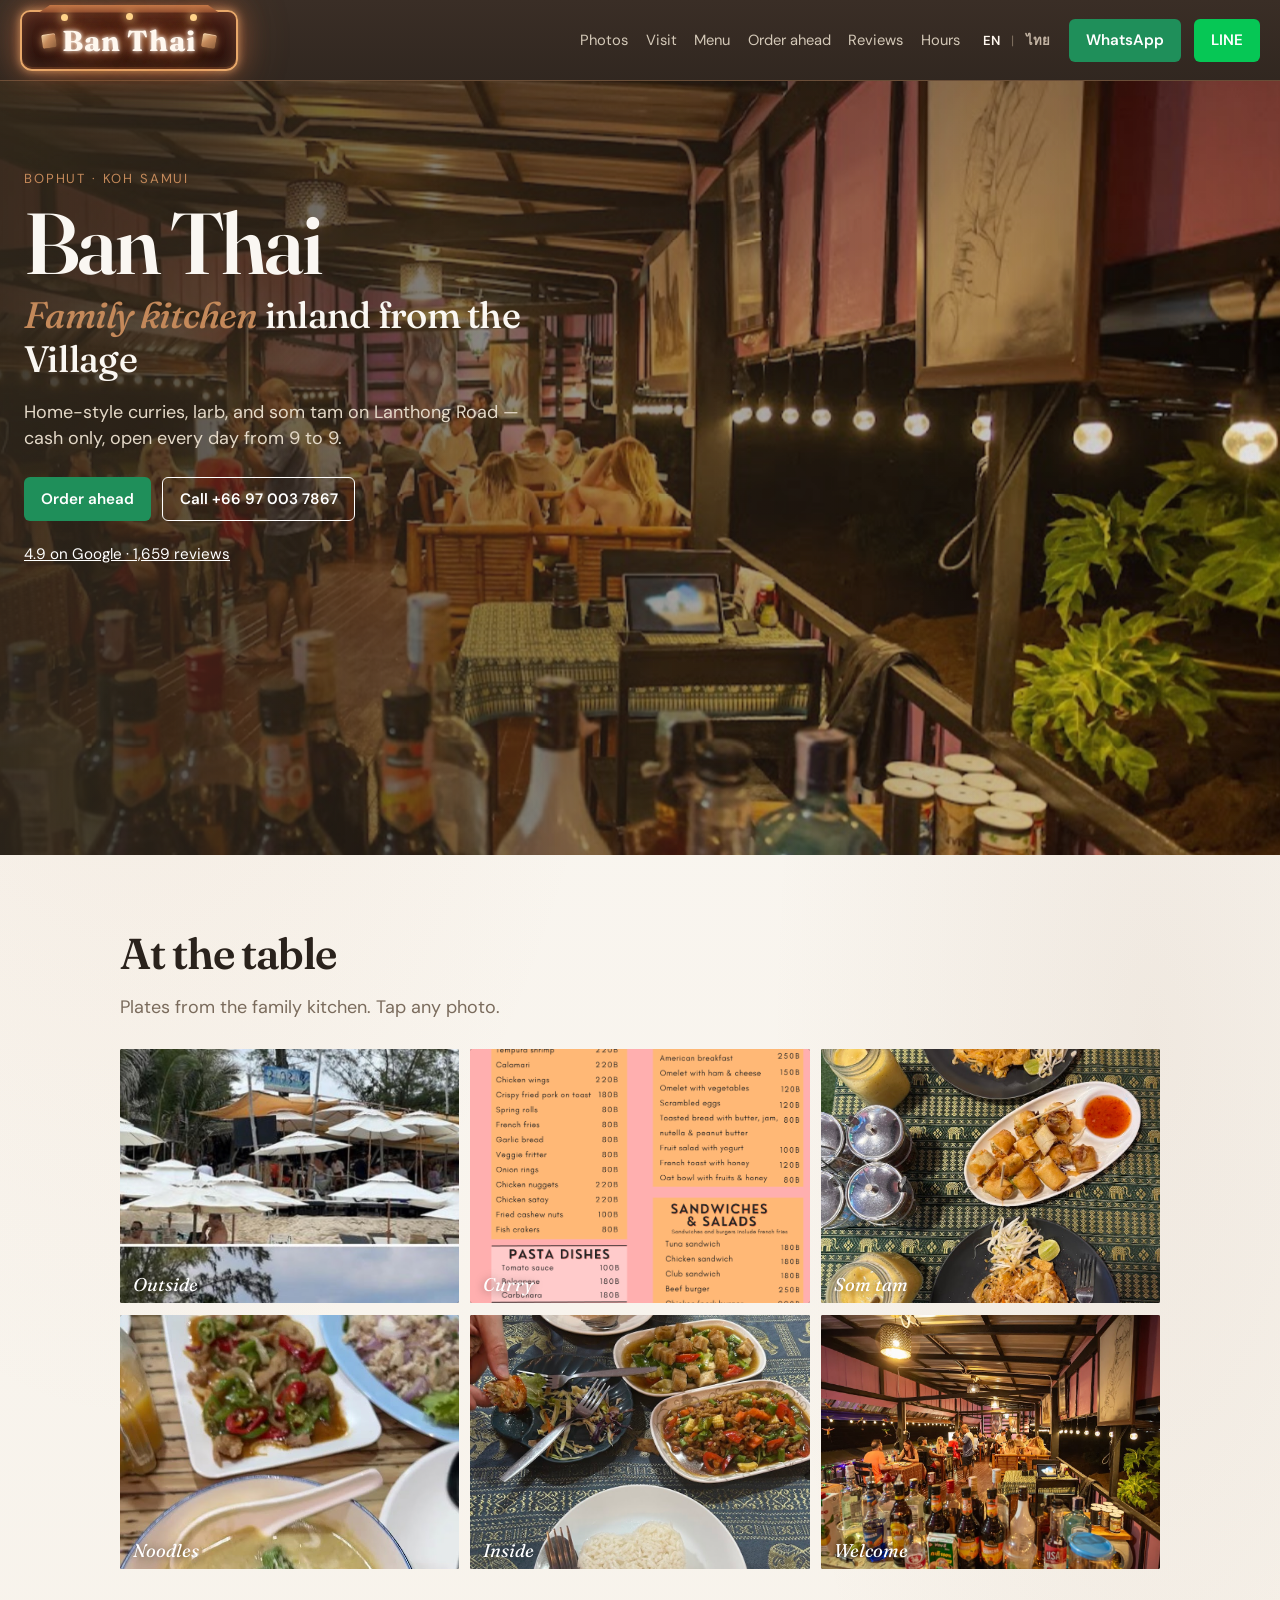
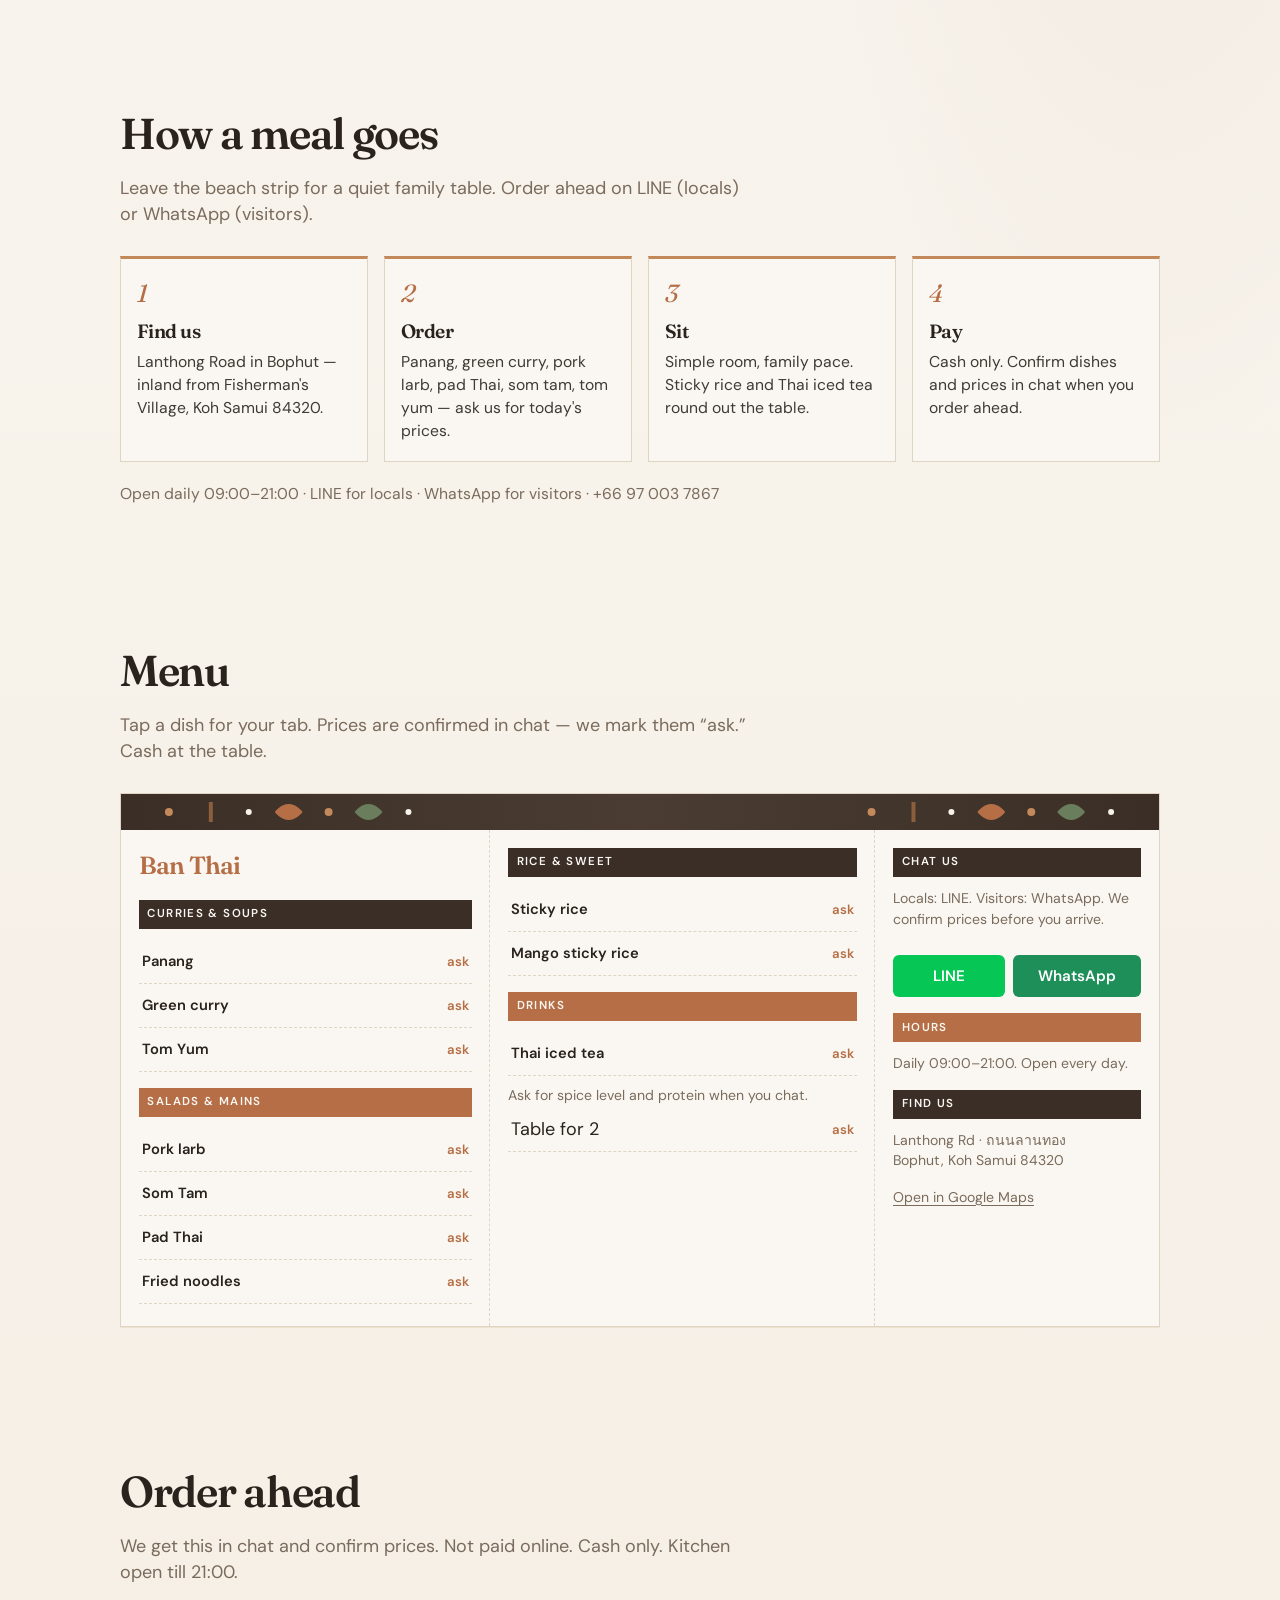
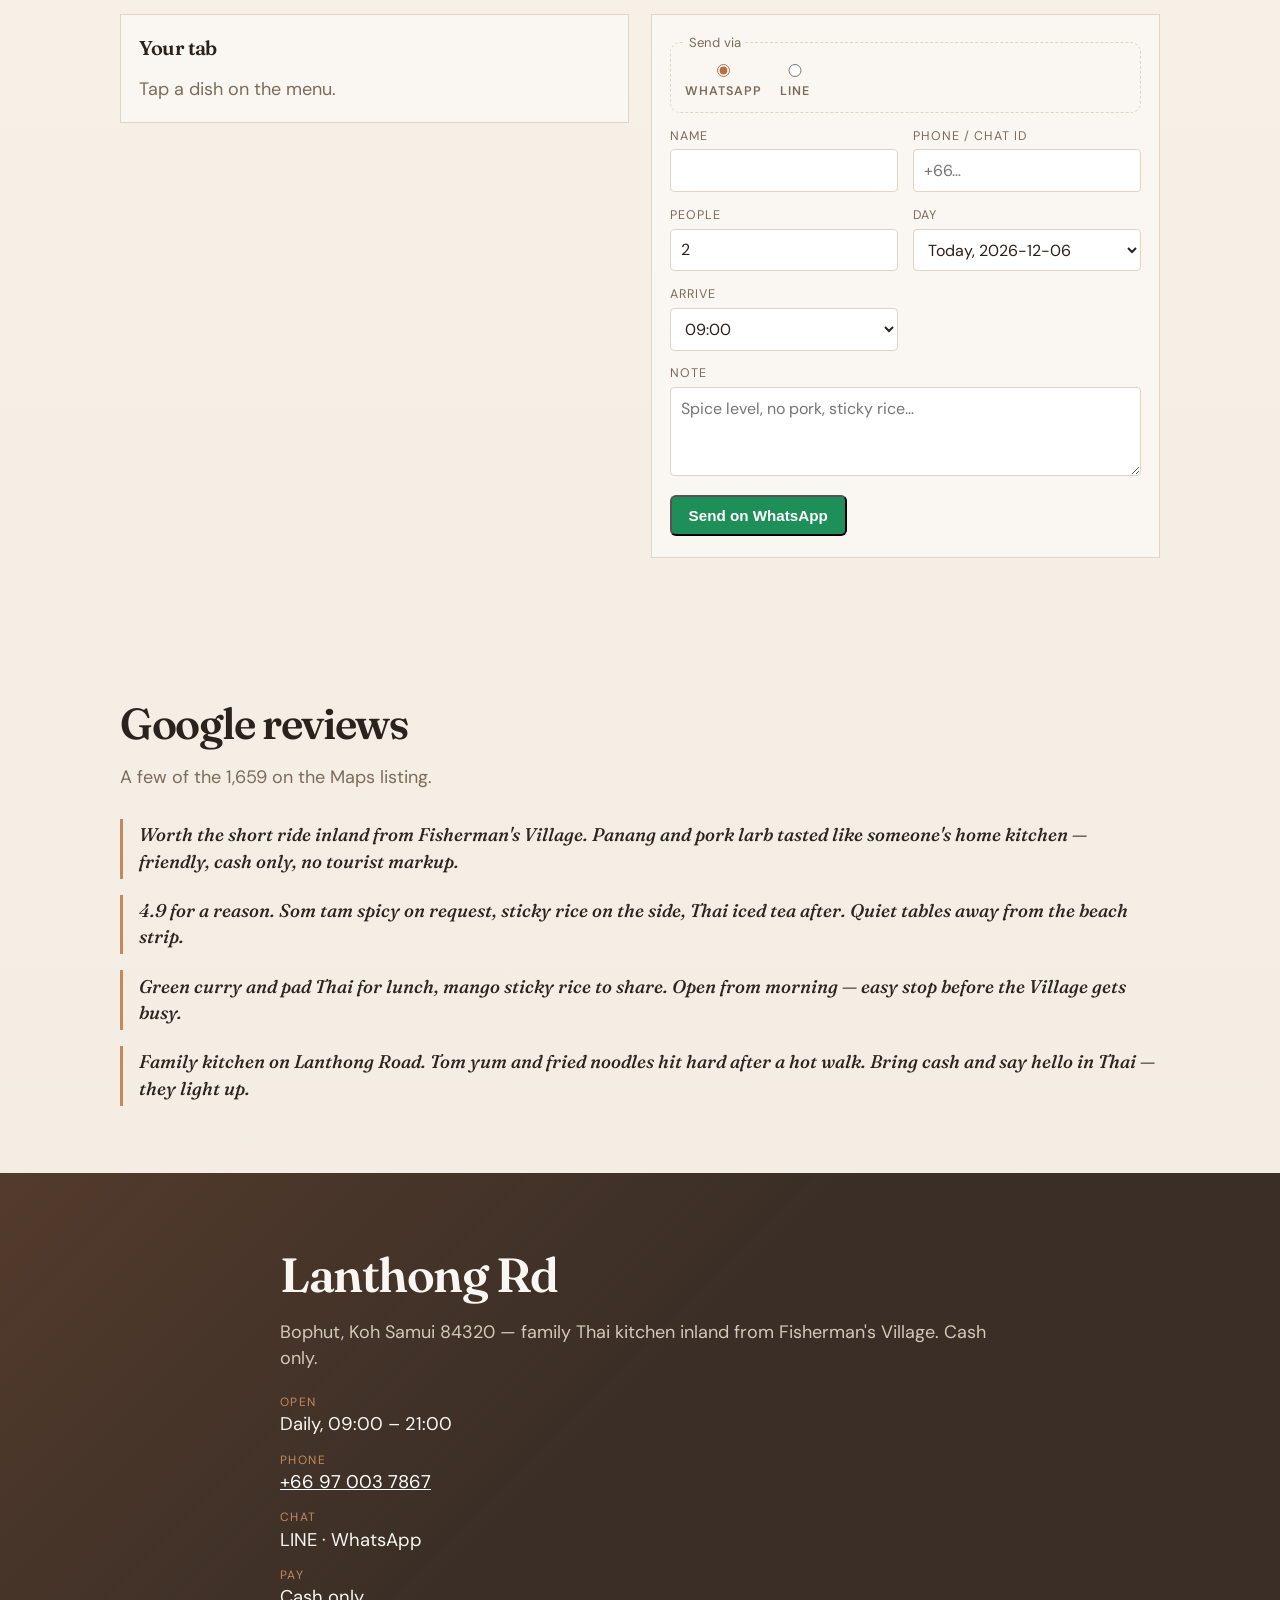
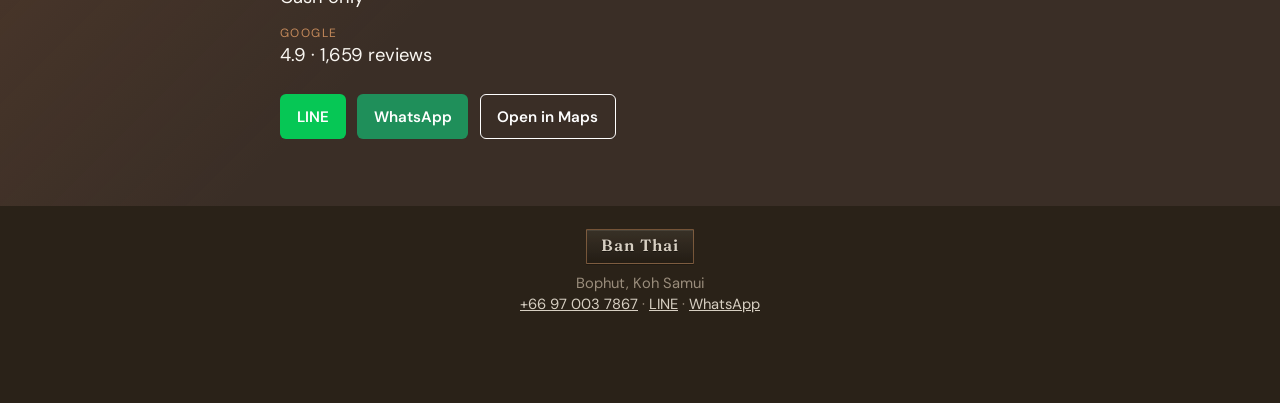
==== commit 33008c42: "Make Ton Ma Yom and Ban Thai nav marks bigger illuminated signs. Garden lantern green-gold for Ao Na" ====
--- a/shops/ban-thai-bophut/index.html
+++ b/shops/ban-thai-bophut/index.html
@@ -6,7 +6,7 @@
   <title>Ban Thai · บ้านไทย — Bophut, Koh Samui</title>
   <meta name="robots" content="noindex, nofollow">
   <meta name="description" content="Family Thai kitchen on Lanthong Rd, Bophut. Curries, larb, som tam. Cash only. Open daily 09:00–21:00. Order ahead on LINE or WhatsApp.">
-  <link rel="stylesheet" href="styles.css?v=ban1">
+  <link rel="stylesheet" href="styles.css?v=ban2">
   <link rel="preconnect" href="https://fonts.googleapis.com">
   <link rel="preconnect" href="https://fonts.gstatic.com" crossorigin>
   <link href="https://fonts.googleapis.com/css2?family=DM+Sans:ital,opsz,wght@0,9..40,400;0,9..40,500;0,9..40,600;0,9..40,700;1,9..40,400&family=Fraunces:ital,opsz,wght@0,9..144,500;0,9..144,600;0,9..144,700;1,9..144,500;1,9..144,600&display=swap" rel="stylesheet">
@@ -47,9 +47,13 @@
 <body>
   <header class="top">
     <a class="mark" href="#top">
+      <span class="deco roof" aria-hidden="true"></span>
       <span class="deco wood wood-l" aria-hidden="true"></span>
       <span data-en="Ban Thai" data-th="บ้านไทย">Ban Thai</span>
       <span class="deco wood wood-r" aria-hidden="true"></span>
+      <span class="bulb b1" aria-hidden="true"></span>
+      <span class="bulb b2" aria-hidden="true"></span>
+      <span class="bulb b3" aria-hidden="true"></span>
     </a>
     <nav>
       <a href="#photos" data-en="Photos" data-th="รูปภาพ">รูปภาพ</a>
--- a/shops/ban-thai-bophut/styles.css
+++ b/shops/ban-thai-bophut/styles.css
@@ -1358,11 +1358,11 @@
   }
 }
 
-/* ── modest wood mark + vintage foot stamp ── */
+/* ── warm home-kitchen marquee (nav) + small vintage foot ── */
 
 .top {
   overflow: visible;
-  min-height: 72px;
+  min-height: 80px;
 }
 
 .mark {
@@ -1370,42 +1370,109 @@
   align-items: center;
   gap: 0.4rem;
   position: relative;
-  padding: 0.22rem 0.4rem;
-  font-size: 1.28rem;
-  font-weight: 600;
+  padding: 0.55rem 1.25rem 0.42rem;
+  font-size: 1.8rem;
+  font-weight: 700;
+  letter-spacing: 0.03em;
   color: #fff8ef;
-  text-shadow: 0 1px 0 rgba(42, 28, 12, 0.4);
+  text-decoration: none;
+  border: 2.5px solid #e8a86a;
+  border-radius: 10px 10px 12px 12px;
+  background:
+    linear-gradient(180deg, rgba(72, 32, 24, 0.95) 0%, rgba(36, 16, 12, 0.97) 100%);
+  text-shadow:
+    0 0 4px #fff,
+    0 0 12px #ffb070,
+    0 0 28px rgba(224, 105, 58, 0.75),
+    0 0 48px rgba(201, 137, 74, 0.4);
+  box-shadow:
+    0 0 10px rgba(232, 168, 106, 0.8),
+    0 0 28px rgba(196, 90, 58, 0.55),
+    0 0 52px rgba(201, 137, 74, 0.3),
+    inset 0 0 16px rgba(255, 176, 112, 0.25),
+    inset 0 -2px 0 rgba(139, 74, 42, 0.35);
+  animation: home-glow 6.2s linear infinite;
 }
 
 .mark:hover {
   opacity: 1;
-  filter: brightness(1.05);
+  filter: brightness(1.12);
 }
 
 .mark em {
   margin-left: 0.15rem;
-  font-size: 0.9rem;
+  font-size: 1rem;
   font-style: normal;
-  font-weight: 500;
-  color: #e2c4a0;
-  letter-spacing: 0.02em;
+  font-weight: 600;
+  color: #f0d0a0;
+  letter-spacing: 0.04em;
+  text-shadow:
+    0 0 6px rgba(240, 208, 160, 0.95),
+    0 0 16px rgba(201, 137, 74, 0.55);
+}
+
+.mark .deco.roof {
+  position: absolute;
+  left: 8%;
+  right: 8%;
+  top: -0.42rem;
+  height: 0.48rem;
+  background: linear-gradient(180deg, #c47848, #8b4a2c);
+  clip-path: polygon(0 100%, 6% 0, 94% 0, 100% 100%);
+  box-shadow: 0 0 10px rgba(232, 140, 80, 0.65);
+  pointer-events: none;
 }
 
 .mark .deco.wood {
   flex: 0 0 auto;
-  width: 0.72rem;
-  height: 0.72rem;
+  width: 0.85rem;
+  height: 0.85rem;
   border-radius: 2px;
   background:
-    linear-gradient(135deg, #d4a574 0%, #8b5e3c 48%, #6e452c 100%);
+    linear-gradient(135deg, #f0d0a0 0%, #c4895a 45%, #8b5e3c 100%);
   box-shadow:
-    inset 0 1px 0 rgba(255, 240, 220, 0.35),
-    0 0 0 1px rgba(0, 0, 0, 0.18);
-  opacity: 0.9;
+    inset 0 1px 0 rgba(255, 240, 220, 0.45),
+    0 0 8px rgba(232, 168, 106, 0.7);
+  opacity: 1;
 }
 
 .mark .wood-l { transform: rotate(-8deg); }
-.mark .wood-r { transform: rotate(10deg); opacity: 0.75; }
+.mark .wood-r { transform: rotate(10deg); }
+
+.mark .bulb {
+  position: absolute;
+  width: 7px;
+  height: 7px;
+  border-radius: 50%;
+  background: #ffd48a;
+  box-shadow:
+    0 0 8px rgba(255, 212, 138, 1),
+    0 0 16px rgba(255, 150, 70, 0.7);
+  pointer-events: none;
+  animation: bulb-twinkle 2.2s ease-in-out infinite;
+  z-index: 2;
+}
+
+.mark .bulb.b1 { top: 0.12rem; left: 18%; animation-delay: 0s; }
+.mark .bulb.b2 { top: 0.08rem; left: 50%; margin-left: -3px; animation-delay: 0.7s; }
+.mark .bulb.b3 { top: 0.12rem; right: 18%; animation-delay: 1.3s; }
+
+@keyframes bulb-twinkle {
+  0%, 100% { opacity: 0.55; transform: scale(0.88); }
+  50% { opacity: 1; transform: scale(1.2); }
+}
+
+@keyframes home-glow {
+  0%, 100% { filter: brightness(1.06); }
+  2.8% { filter: brightness(0.7); }
+  3.4% { filter: brightness(1.14); }
+  5.5% { filter: brightness(0.82); }
+  6.1% { filter: brightness(1.06); }
+  48% { filter: brightness(1.06); }
+  48.55% { filter: brightness(0.62); }
+  49.4% { filter: brightness(1.2); }
+  50.1% { filter: brightness(1.06); }
+}
 
 .foot-mark {
   display: inline-block;
@@ -1426,6 +1493,8 @@
     0 1px 0 rgba(0, 0, 0, 0.28);
   text-shadow: 0 1px 0 rgba(0, 0, 0, 0.45);
   transition: color 0.15s var(--ease), border-color 0.15s var(--ease), filter 0.15s var(--ease);
+  animation: none;
+  filter: none;
 }
 
 .foot-mark em {
@@ -1450,9 +1519,26 @@
 }
 
 @media (max-width: 520px) {
-  .mark { font-size: 1.1rem; gap: 0.28rem; }
-  .mark em { font-size: 0.78rem; }
-  .mark .deco.wood { width: 0.62rem; height: 0.62rem; }
+  .mark {
+    font-size: 1.35rem;
+    padding: 0.48rem 0.95rem 0.36rem;
+    gap: 0.28rem;
+  }
+
+  .mark .deco.wood {
+    width: 0.7rem;
+    height: 0.7rem;
+  }
+
+  .mark .deco.roof {
+    top: -0.36rem;
+    height: 0.4rem;
+  }
+}
+
+@media (prefers-reduced-motion: reduce) {
+  .mark { animation: none; filter: brightness(1.08); }
+  .mark .bulb { animation: none; opacity: 0.9; }
 }
 
 .order-chat.is-line .chat-go {
